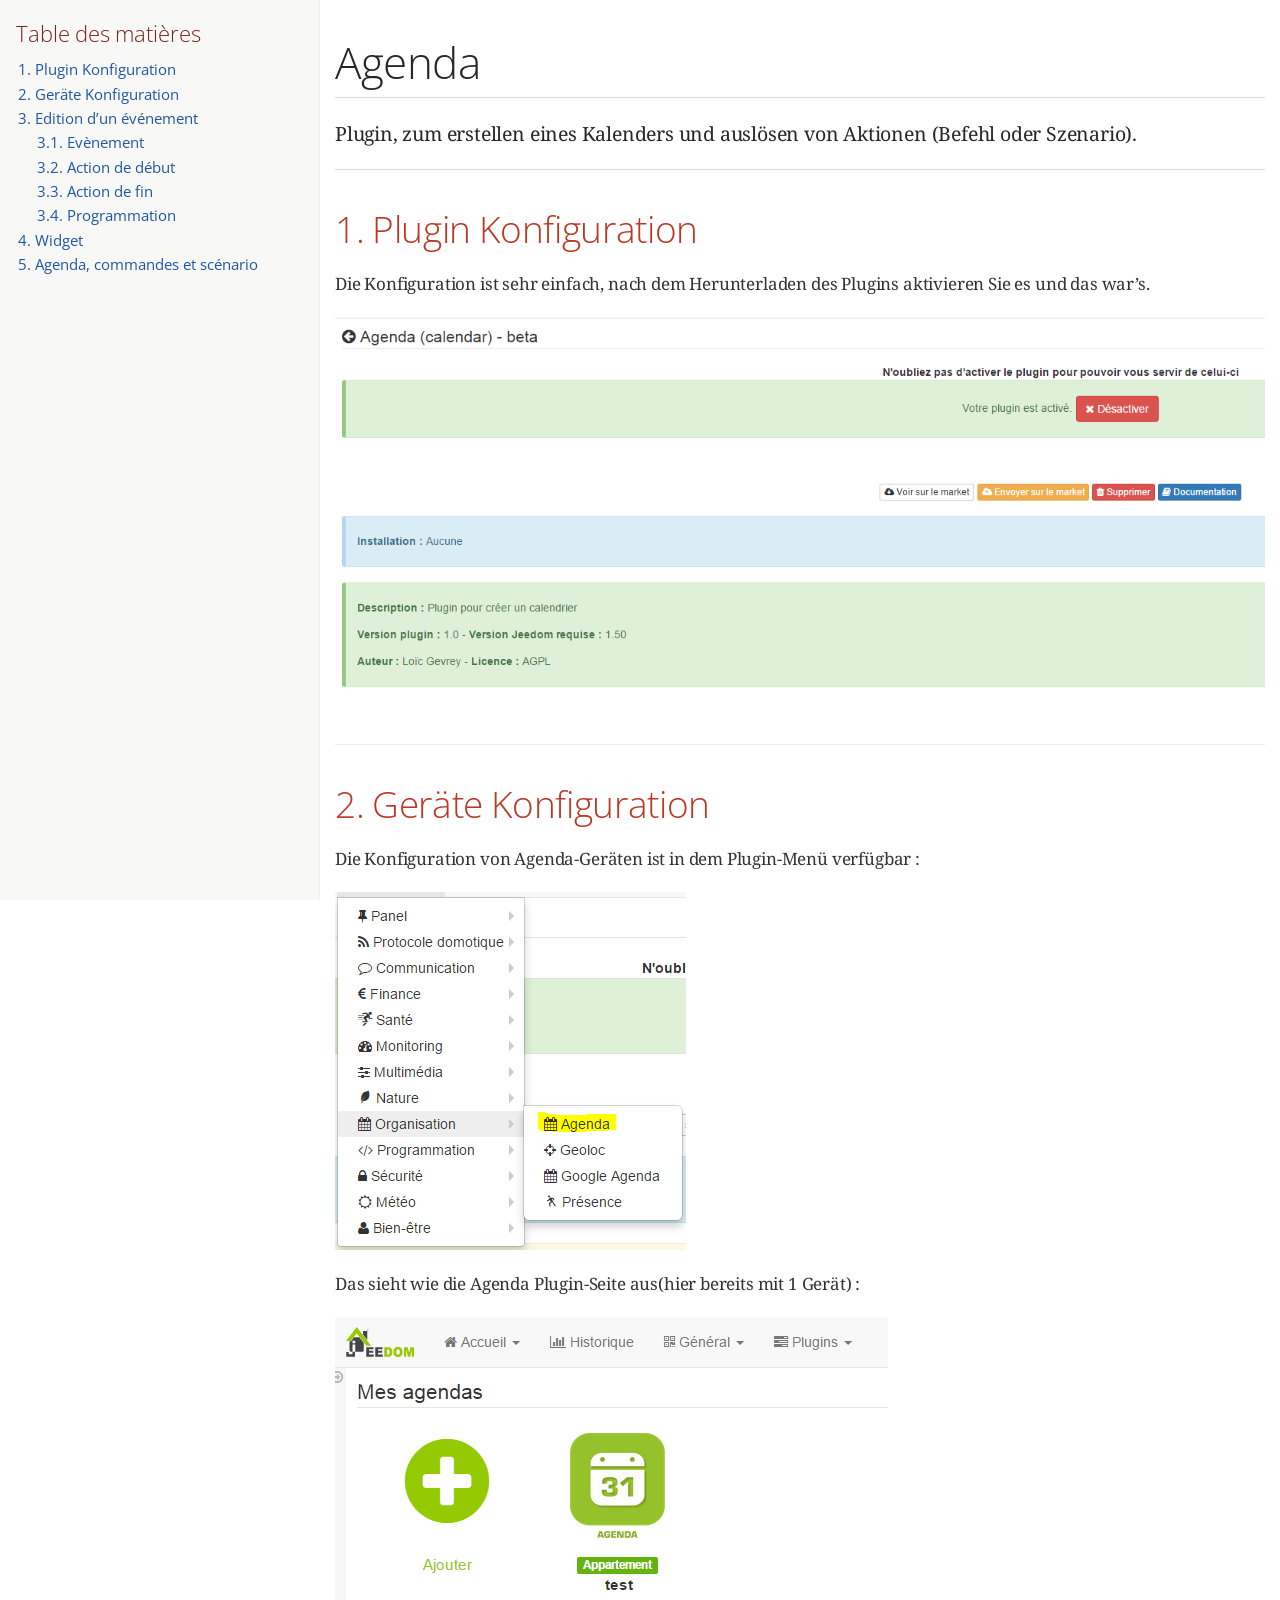
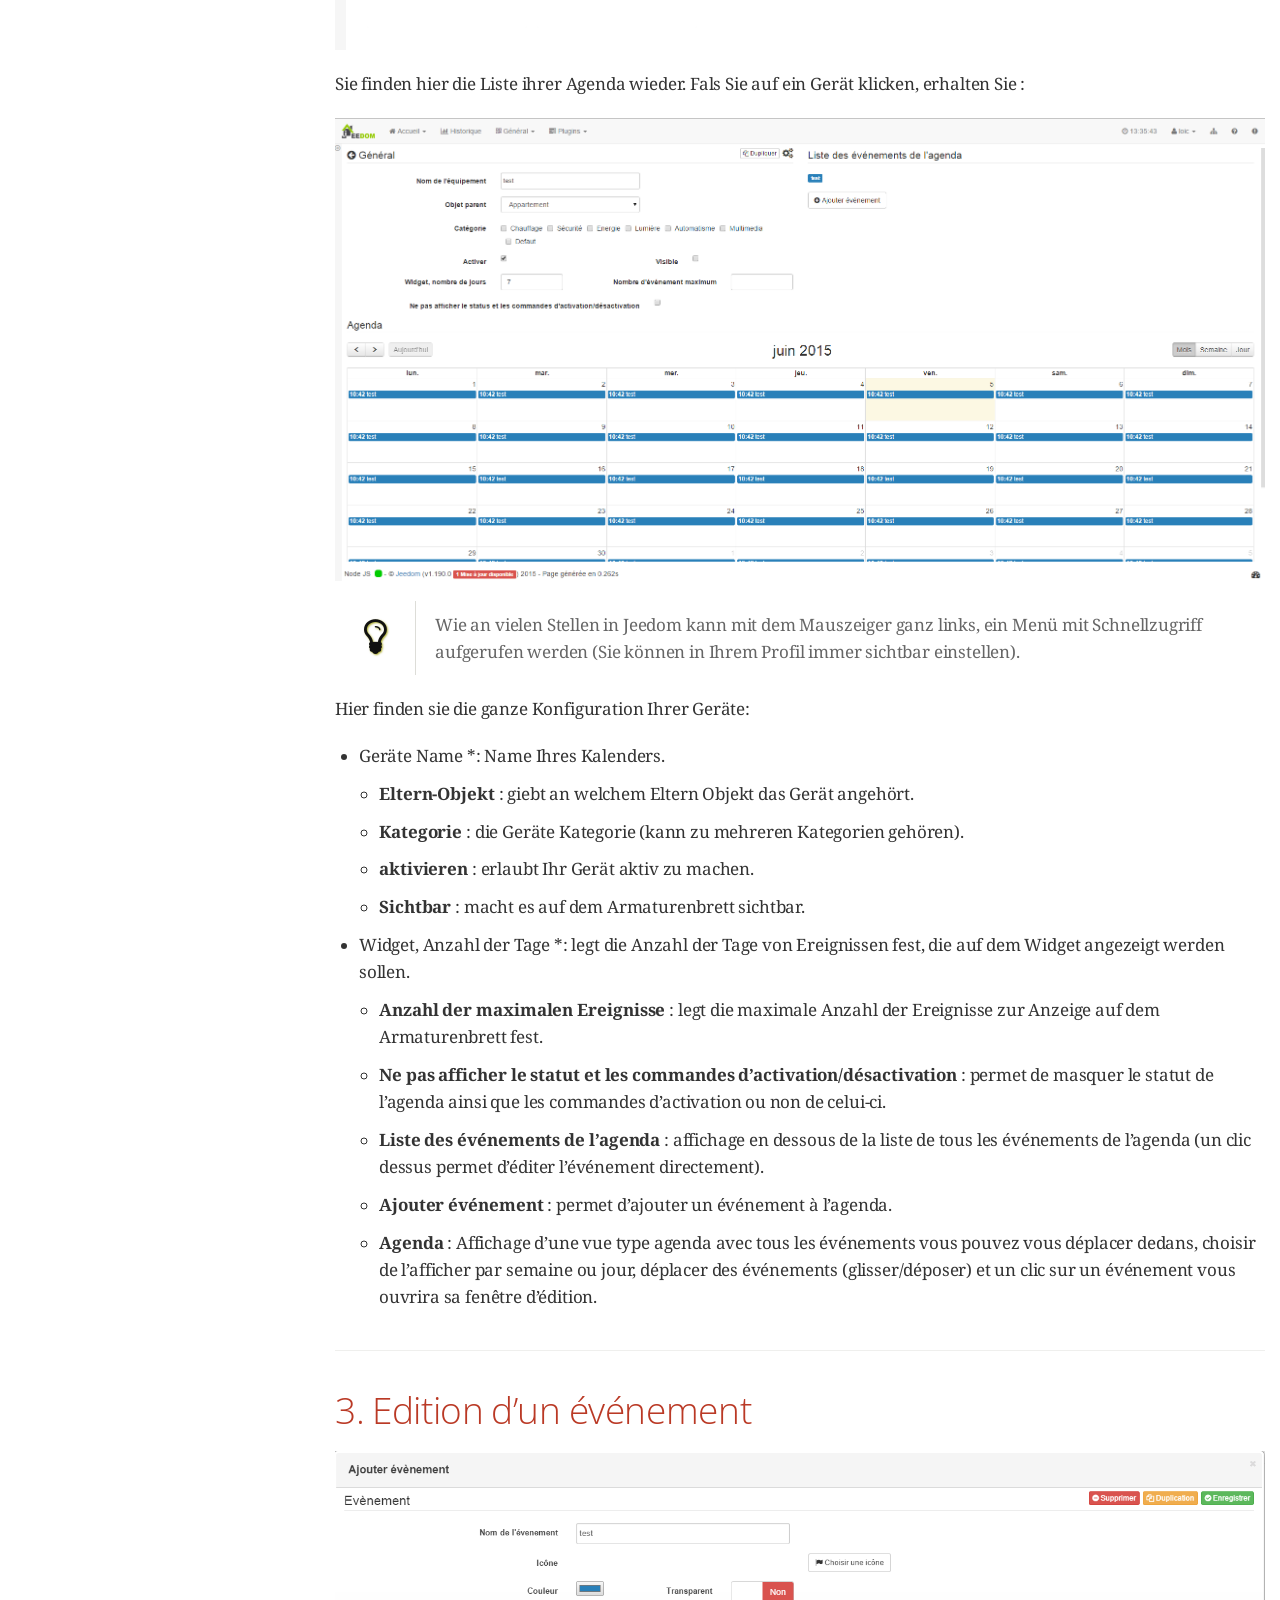
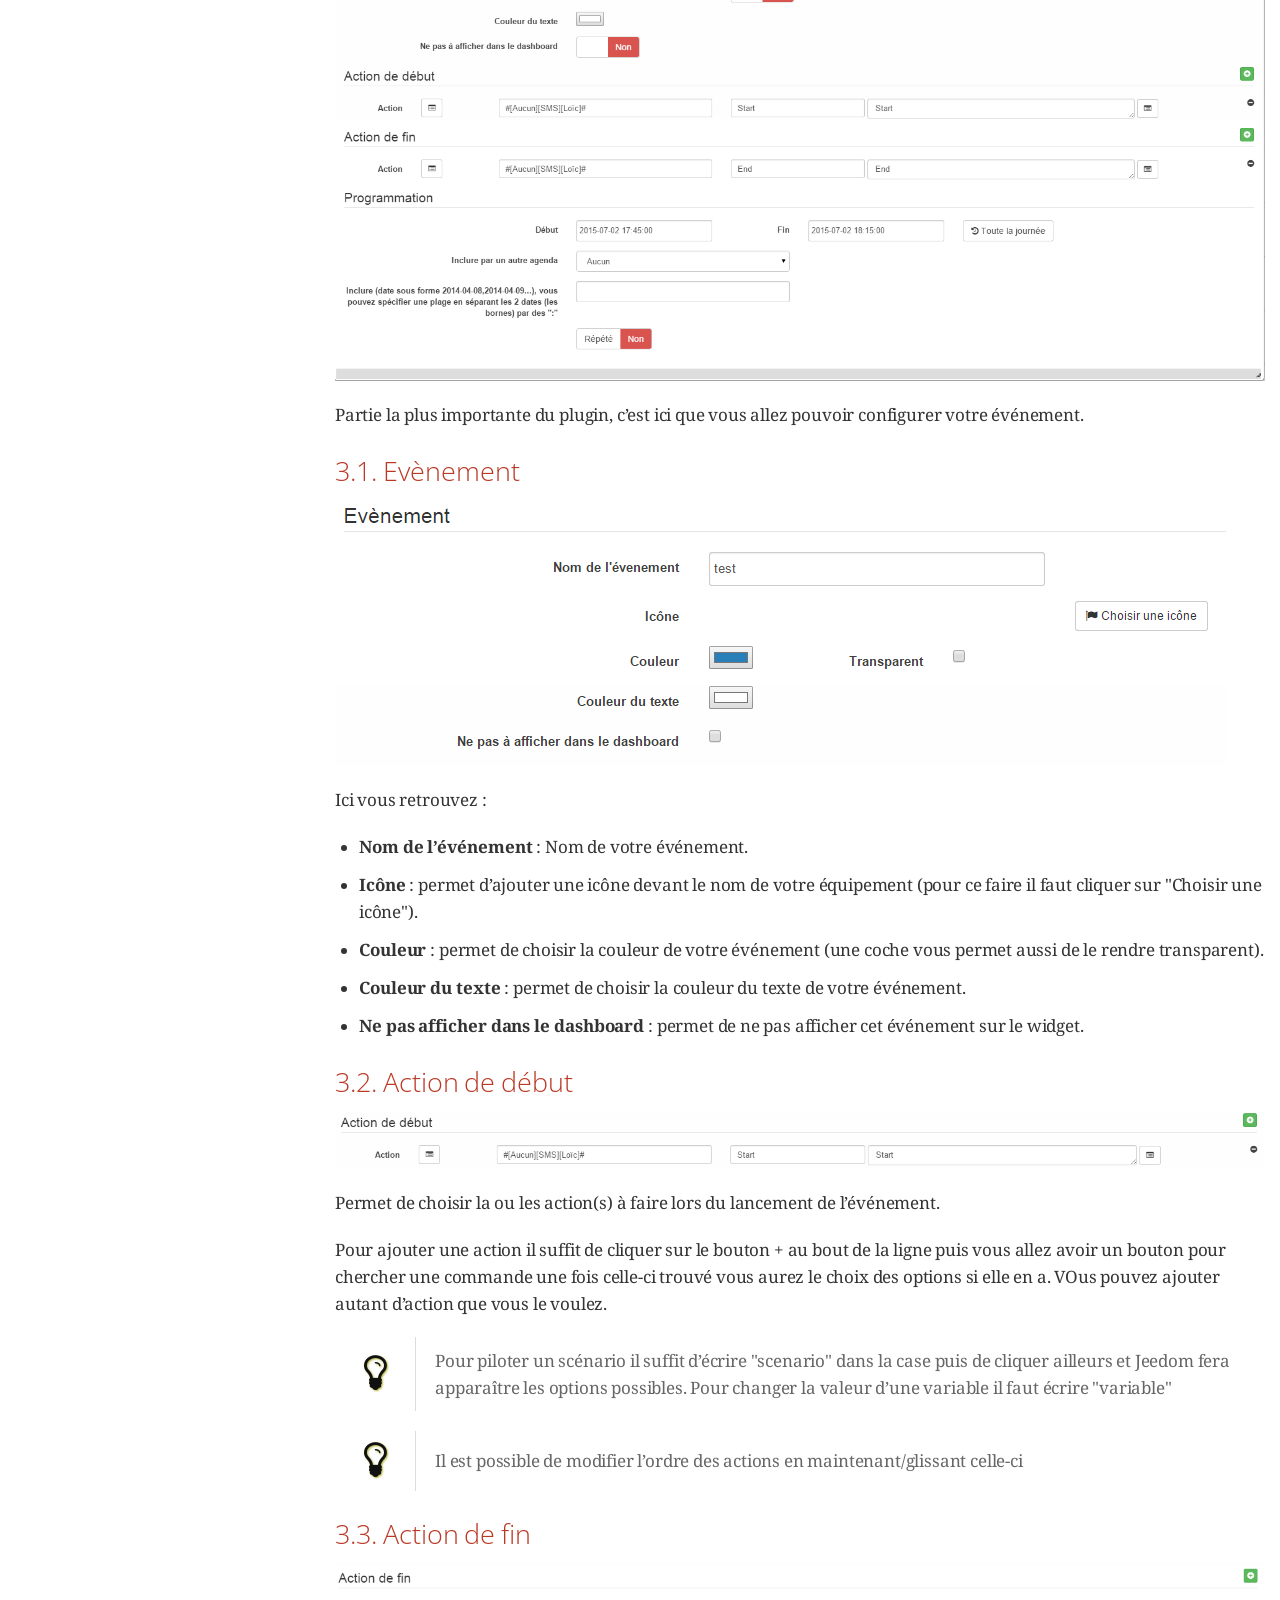
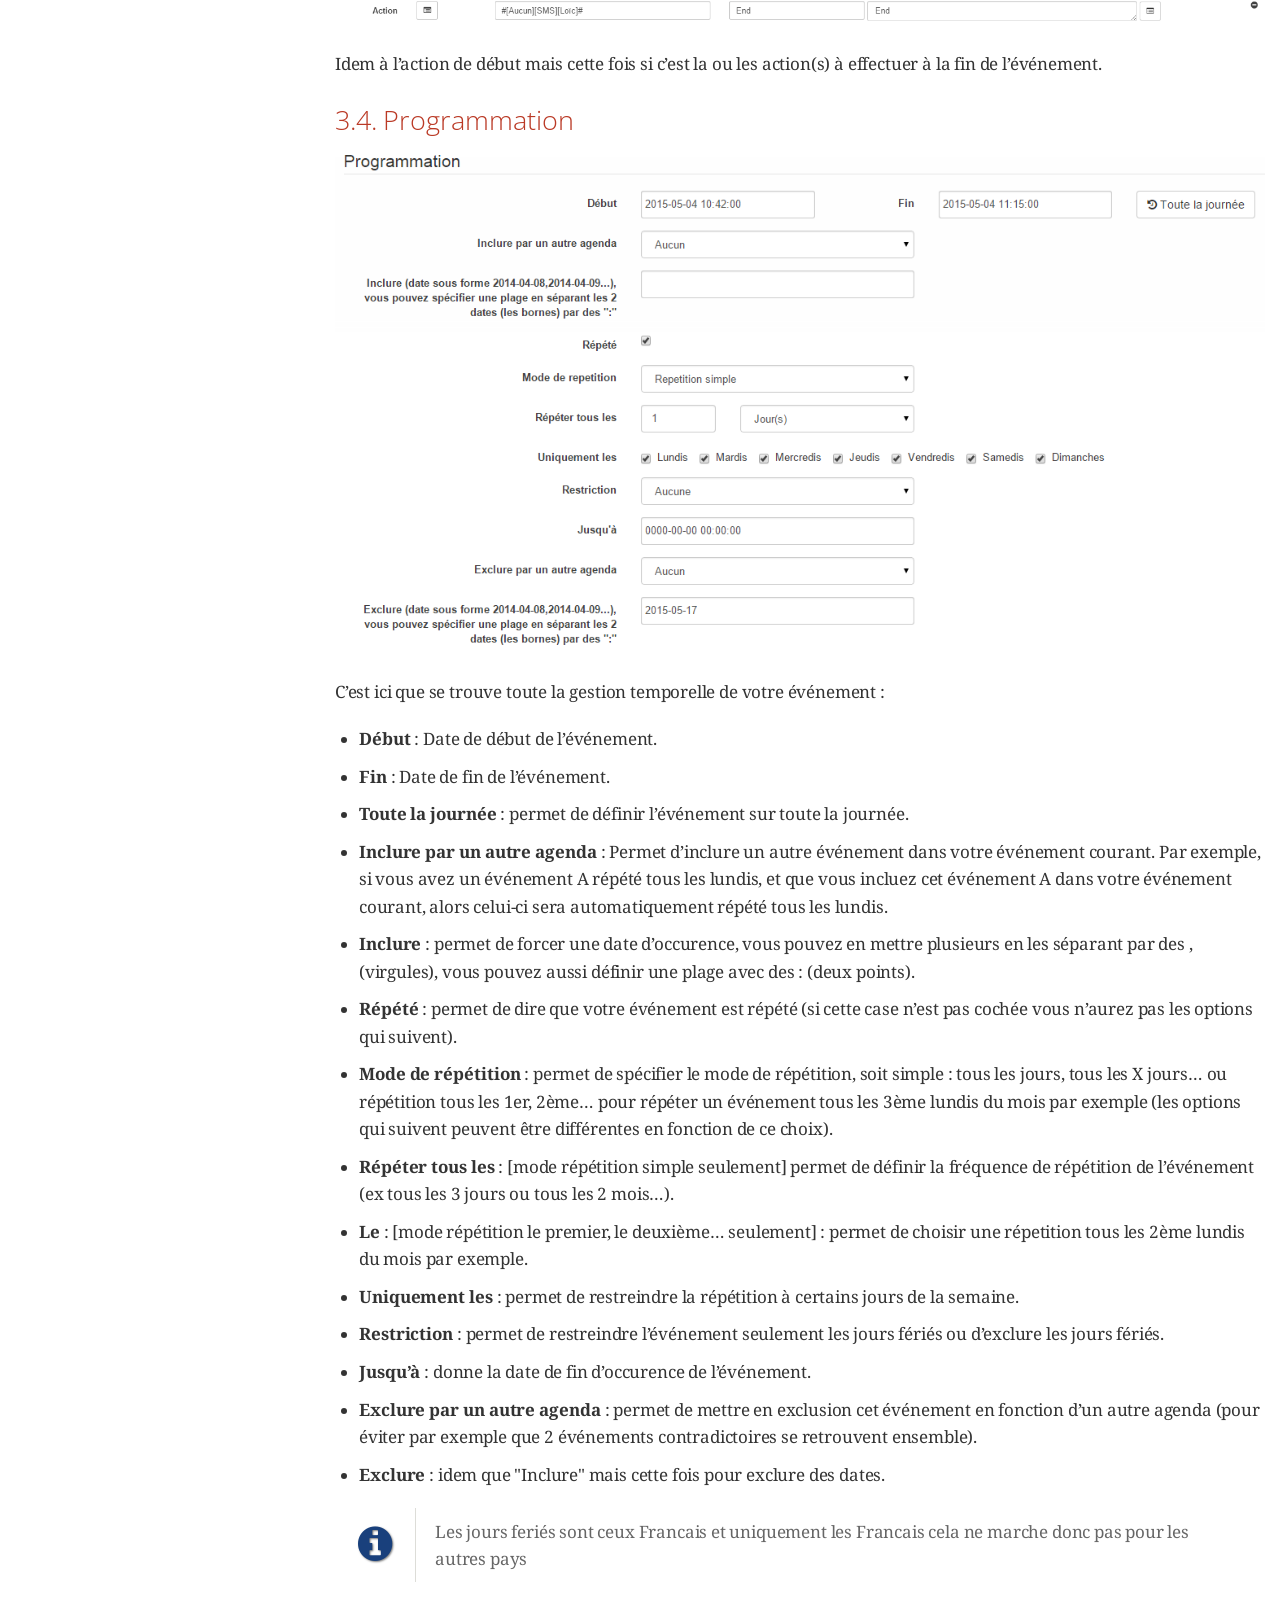
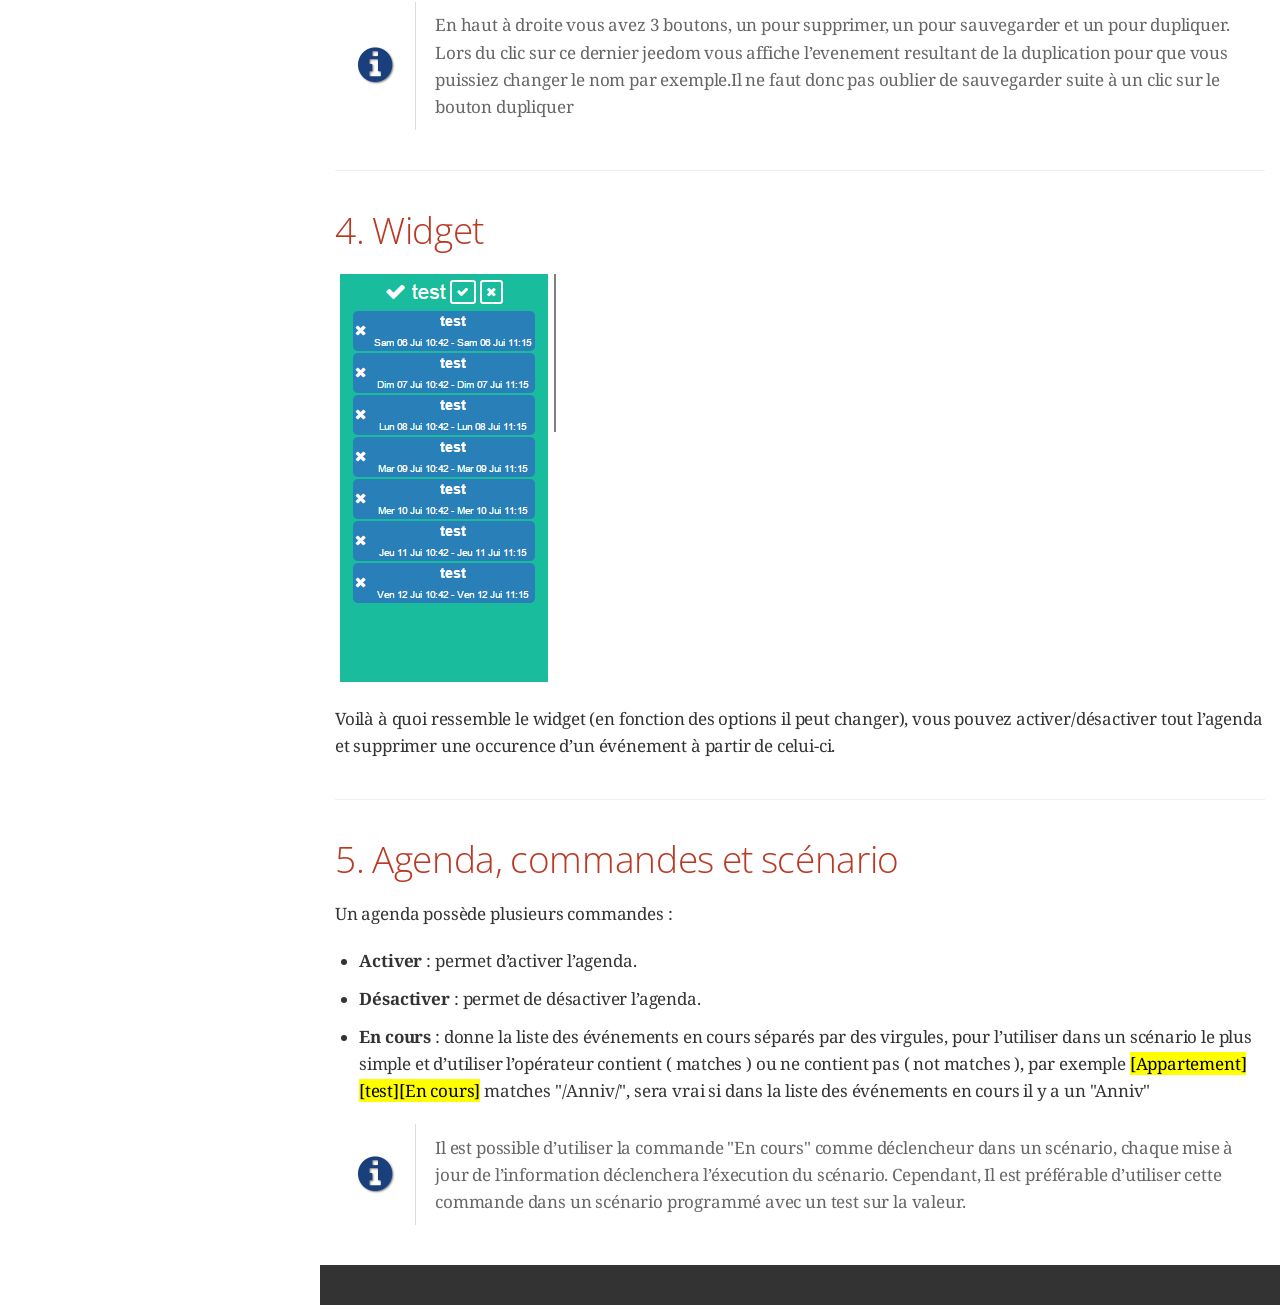
==== doc/de_DE/index.html @ 598e062a "[ROBOT] Action all" ====
<!DOCTYPE html>
<html lang="en">
<head>
<meta charset="UTF-8">
<!--[if IE]><meta http-equiv="X-UA-Compatible" content="IE=edge"><![endif]-->
<meta name="viewport" content="width=device-width, initial-scale=1.0">
<meta name="generator" content="Asciidoctor 1.5.3.dev">
<title>Agenda</title>
<link rel="stylesheet" href="https://fonts.googleapis.com/css?family=Open+Sans:300,300italic,400,400italic,600,600italic%7CNoto+Serif:400,400italic,700,700italic%7CDroid+Sans+Mono:400,700">
<style>
/* Asciidoctor default stylesheet | MIT License | http://asciidoctor.org */
/* Remove the comments around the @import statement below when using this as a custom stylesheet */
/*@import "https://fonts.googleapis.com/css?family=Open+Sans:300,300italic,400,400italic,600,600italic%7CNoto+Serif:400,400italic,700,700italic%7CDroid+Sans+Mono:400,700";*/
article,aside,details,figcaption,figure,footer,header,hgroup,main,nav,section,summary{display:block}
audio,canvas,video{display:inline-block}
audio:not([controls]){display:none;height:0}
[hidden],template{display:none}
script{display:none!important}
html{font-family:sans-serif;-ms-text-size-adjust:100%;-webkit-text-size-adjust:100%}
body{margin:0}
a{background:transparent}
a:focus{outline:thin dotted}
a:active,a:hover{outline:0}
h1{font-size:2em;margin:.67em 0}
abbr[title]{border-bottom:1px dotted}
b,strong{font-weight:bold}
dfn{font-style:italic}
hr{-moz-box-sizing:content-box;box-sizing:content-box;height:0}
mark{background:#ff0;color:#000}
code,kbd,pre,samp{font-family:monospace;font-size:1em}
pre{white-space:pre-wrap}
q{quotes:"\201C" "\201D" "\2018" "\2019"}
small{font-size:80%}
sub,sup{font-size:75%;line-height:0;position:relative;vertical-align:baseline}
sup{top:-.5em}
sub{bottom:-.25em}
img{border:0}
svg:not(:root){overflow:hidden}
figure{margin:0}
fieldset{border:1px solid silver;margin:0 2px;padding:.35em .625em .75em}
legend{border:0;padding:0}
button,input,select,textarea{font-family:inherit;font-size:100%;margin:0}
button,input{line-height:normal}
button,select{text-transform:none}
button,html input[type="button"],input[type="reset"],input[type="submit"]{-webkit-appearance:button;cursor:pointer}
button[disabled],html input[disabled]{cursor:default}
input[type="checkbox"],input[type="radio"]{box-sizing:border-box;padding:0}
input[type="search"]{-webkit-appearance:textfield;-moz-box-sizing:content-box;-webkit-box-sizing:content-box;box-sizing:content-box}
input[type="search"]::-webkit-search-cancel-button,input[type="search"]::-webkit-search-decoration{-webkit-appearance:none}
button::-moz-focus-inner,input::-moz-focus-inner{border:0;padding:0}
textarea{overflow:auto;vertical-align:top}
table{border-collapse:collapse;border-spacing:0}
*,*:before,*:after{-moz-box-sizing:border-box;-webkit-box-sizing:border-box;box-sizing:border-box}
html,body{font-size:100%}
body{background:#fff;color:rgba(0,0,0,.8);padding:0;margin:0;font-family:"Noto Serif","DejaVu Serif",serif;font-weight:400;font-style:normal;line-height:1;position:relative;cursor:auto}
a:hover{cursor:pointer}
img,object,embed{max-width:100%;height:auto}
object,embed{height:100%}
img{-ms-interpolation-mode:bicubic}
#map_canvas img,#map_canvas embed,#map_canvas object,.map_canvas img,.map_canvas embed,.map_canvas object{max-width:none!important}
.left{float:left!important}
.right{float:right!important}
.text-left{text-align:left!important}
.text-right{text-align:right!important}
.text-center{text-align:center!important}
.text-justify{text-align:justify!important}
.hide{display:none}
.antialiased,body{-webkit-font-smoothing:antialiased}
img{display:inline-block;vertical-align:middle}
textarea{height:auto;min-height:50px}
select{width:100%}
p.lead,.paragraph.lead>p,#preamble>.sectionbody>.paragraph:first-of-type p{font-size:1.21875em;line-height:1.6}
.subheader,.admonitionblock td.content>.title,.audioblock>.title,.exampleblock>.title,.imageblock>.title,.listingblock>.title,.literalblock>.title,.stemblock>.title,.openblock>.title,.paragraph>.title,.quoteblock>.title,table.tableblock>.title,.verseblock>.title,.videoblock>.title,.dlist>.title,.olist>.title,.ulist>.title,.qlist>.title,.hdlist>.title{line-height:1.45;color:#7a2518;font-weight:400;margin-top:0;margin-bottom:.25em}
div,dl,dt,dd,ul,ol,li,h1,h2,h3,#toctitle,.sidebarblock>.content>.title,h4,h5,h6,pre,form,p,blockquote,th,td{margin:0;padding:0;direction:ltr}
a{color:#2156a5;text-decoration:underline;line-height:inherit}
a:hover,a:focus{color:#1d4b8f}
a img{border:none}
p{font-family:inherit;font-weight:400;font-size:1em;line-height:1.6;margin-bottom:1.25em;text-rendering:optimizeLegibility}
p aside{font-size:.875em;line-height:1.35;font-style:italic}
h1,h2,h3,#toctitle,.sidebarblock>.content>.title,h4,h5,h6{font-family:"Open Sans","DejaVu Sans",sans-serif;font-weight:300;font-style:normal;color:#ba3925;text-rendering:optimizeLegibility;margin-top:1em;margin-bottom:.5em;line-height:1.0125em}
h1 small,h2 small,h3 small,#toctitle small,.sidebarblock>.content>.title small,h4 small,h5 small,h6 small{font-size:60%;color:#e99b8f;line-height:0}
h1{font-size:2.125em}
h2{font-size:1.6875em}
h3,#toctitle,.sidebarblock>.content>.title{font-size:1.375em}
h4,h5{font-size:1.125em}
h6{font-size:1em}
hr{border:solid #ddddd8;border-width:1px 0 0;clear:both;margin:1.25em 0 1.1875em;height:0}
em,i{font-style:italic;line-height:inherit}
strong,b{font-weight:bold;line-height:inherit}
small{font-size:60%;line-height:inherit}
code{font-family:"Droid Sans Mono","DejaVu Sans Mono",monospace;font-weight:400;color:rgba(0,0,0,.9)}
ul,ol,dl{font-size:1em;line-height:1.6;margin-bottom:1.25em;list-style-position:outside;font-family:inherit}
ul,ol,ul.no-bullet,ol.no-bullet{margin-left:1.5em}
ul li ul,ul li ol{margin-left:1.25em;margin-bottom:0;font-size:1em}
ul.square li ul,ul.circle li ul,ul.disc li ul{list-style:inherit}
ul.square{list-style-type:square}
ul.circle{list-style-type:circle}
ul.disc{list-style-type:disc}
ul.no-bullet{list-style:none}
ol li ul,ol li ol{margin-left:1.25em;margin-bottom:0}
dl dt{margin-bottom:.3125em;font-weight:bold}
dl dd{margin-bottom:1.25em}
abbr,acronym{text-transform:uppercase;font-size:90%;color:rgba(0,0,0,.8);border-bottom:1px dotted #ddd;cursor:help}
abbr{text-transform:none}
blockquote{margin:0 0 1.25em;padding:.5625em 1.25em 0 1.1875em;border-left:1px solid #ddd}
blockquote cite{display:block;font-size:.9375em;color:rgba(0,0,0,.6)}
blockquote cite:before{content:"\2014 \0020"}
blockquote cite a,blockquote cite a:visited{color:rgba(0,0,0,.6)}
blockquote,blockquote p{line-height:1.6;color:rgba(0,0,0,.85)}
@media only screen and (min-width:768px){h1,h2,h3,#toctitle,.sidebarblock>.content>.title,h4,h5,h6{line-height:1.2}
h1{font-size:2.75em}
h2{font-size:2.3125em}
h3,#toctitle,.sidebarblock>.content>.title{font-size:1.6875em}
h4{font-size:1.4375em}}table{background:#fff;margin-bottom:1.25em;border:solid 1px #dedede}
table thead,table tfoot{background:#f7f8f7;font-weight:bold}
table thead tr th,table thead tr td,table tfoot tr th,table tfoot tr td{padding:.5em .625em .625em;font-size:inherit;color:rgba(0,0,0,.8);text-align:left}
table tr th,table tr td{padding:.5625em .625em;font-size:inherit;color:rgba(0,0,0,.8)}
table tr.even,table tr.alt,table tr:nth-of-type(even){background:#f8f8f7}
table thead tr th,table tfoot tr th,table tbody tr td,table tr td,table tfoot tr td{display:table-cell;line-height:1.6}
h1,h2,h3,#toctitle,.sidebarblock>.content>.title,h4,h5,h6{line-height:1.2;word-spacing:-.05em}
h1 strong,h2 strong,h3 strong,#toctitle strong,.sidebarblock>.content>.title strong,h4 strong,h5 strong,h6 strong{font-weight:400}
.clearfix:before,.clearfix:after,.float-group:before,.float-group:after{content:" ";display:table}
.clearfix:after,.float-group:after{clear:both}
*:not(pre)>code{font-size:.9375em;font-style:normal!important;letter-spacing:0;padding:.1em .5ex;word-spacing:-.15em;background-color:#f7f7f8;-webkit-border-radius:4px;border-radius:4px;line-height:1.45;text-rendering:optimizeSpeed}
pre,pre>code{line-height:1.45;color:rgba(0,0,0,.9);font-family:"Droid Sans Mono","DejaVu Sans Mono",monospace;font-weight:400;text-rendering:optimizeSpeed}
.keyseq{color:rgba(51,51,51,.8)}
kbd{display:inline-block;color:rgba(0,0,0,.8);font-size:.75em;line-height:1.4;background-color:#f7f7f7;border:1px solid #ccc;-webkit-border-radius:3px;border-radius:3px;-webkit-box-shadow:0 1px 0 rgba(0,0,0,.2),0 0 0 .1em white inset;box-shadow:0 1px 0 rgba(0,0,0,.2),0 0 0 .1em #fff inset;margin:-.15em .15em 0 .15em;padding:.2em .6em .2em .5em;vertical-align:middle;white-space:nowrap}
.keyseq kbd:first-child{margin-left:0}
.keyseq kbd:last-child{margin-right:0}
.menuseq,.menu{color:rgba(0,0,0,.8)}
b.button:before,b.button:after{position:relative;top:-1px;font-weight:400}
b.button:before{content:"[";padding:0 3px 0 2px}
b.button:after{content:"]";padding:0 2px 0 3px}
p a>code:hover{color:rgba(0,0,0,.9)}
#header,#content,#footnotes,#footer{width:100%;margin-left:auto;margin-right:auto;margin-top:0;margin-bottom:0;max-width:62.5em;*zoom:1;position:relative;padding-left:.9375em;padding-right:.9375em}
#header:before,#header:after,#content:before,#content:after,#footnotes:before,#footnotes:after,#footer:before,#footer:after{content:" ";display:table}
#header:after,#content:after,#footnotes:after,#footer:after{clear:both}
#content{margin-top:1.25em}
#content:before{content:none}
#header>h1:first-child{color:rgba(0,0,0,.85);margin-top:2.25rem;margin-bottom:0}
#header>h1:first-child+#toc{margin-top:8px;border-top:1px solid #ddddd8}
#header>h1:only-child,body.toc2 #header>h1:nth-last-child(2){border-bottom:1px solid #ddddd8;padding-bottom:8px}
#header .details{border-bottom:1px solid #ddddd8;line-height:1.45;padding-top:.25em;padding-bottom:.25em;padding-left:.25em;color:rgba(0,0,0,.6);display:-ms-flexbox;display:-webkit-flex;display:flex;-ms-flex-flow:row wrap;-webkit-flex-flow:row wrap;flex-flow:row wrap}
#header .details span:first-child{margin-left:-.125em}
#header .details span.email a{color:rgba(0,0,0,.85)}
#header .details br{display:none}
#header .details br+span:before{content:"\00a0\2013\00a0"}
#header .details br+span.author:before{content:"\00a0\22c5\00a0";color:rgba(0,0,0,.85)}
#header .details br+span#revremark:before{content:"\00a0|\00a0"}
#header #revnumber{text-transform:capitalize}
#header #revnumber:after{content:"\00a0"}
#content>h1:first-child:not([class]){color:rgba(0,0,0,.85);border-bottom:1px solid #ddddd8;padding-bottom:8px;margin-top:0;padding-top:1rem;margin-bottom:1.25rem}
#toc{border-bottom:1px solid #efefed;padding-bottom:.5em}
#toc>ul{margin-left:.125em}
#toc ul.sectlevel0>li>a{font-style:italic}
#toc ul.sectlevel0 ul.sectlevel1{margin:.5em 0}
#toc ul{font-family:"Open Sans","DejaVu Sans",sans-serif;list-style-type:none}
#toc a{text-decoration:none}
#toc a:active{text-decoration:underline}
#toctitle{color:#7a2518;font-size:1.2em}
@media only screen and (min-width:768px){#toctitle{font-size:1.375em}
body.toc2{padding-left:15em;padding-right:0}
#toc.toc2{margin-top:0!important;background-color:#f8f8f7;position:fixed;width:15em;left:0;top:0;border-right:1px solid #efefed;border-top-width:0!important;border-bottom-width:0!important;z-index:1000;padding:1.25em 1em;height:100%;overflow:auto}
#toc.toc2 #toctitle{margin-top:0;font-size:1.2em}
#toc.toc2>ul{font-size:.9em;margin-bottom:0}
#toc.toc2 ul ul{margin-left:0;padding-left:1em}
#toc.toc2 ul.sectlevel0 ul.sectlevel1{padding-left:0;margin-top:.5em;margin-bottom:.5em}
body.toc2.toc-right{padding-left:0;padding-right:15em}
body.toc2.toc-right #toc.toc2{border-right-width:0;border-left:1px solid #efefed;left:auto;right:0}}@media only screen and (min-width:1280px){body.toc2{padding-left:20em;padding-right:0}
#toc.toc2{width:20em}
#toc.toc2 #toctitle{font-size:1.375em}
#toc.toc2>ul{font-size:.95em}
#toc.toc2 ul ul{padding-left:1.25em}
body.toc2.toc-right{padding-left:0;padding-right:20em}}#content #toc{border-style:solid;border-width:1px;border-color:#e0e0dc;margin-bottom:1.25em;padding:1.25em;background:#f8f8f7;-webkit-border-radius:4px;border-radius:4px}
#content #toc>:first-child{margin-top:0}
#content #toc>:last-child{margin-bottom:0}
#footer{max-width:100%;background-color:rgba(0,0,0,.8);padding:1.25em}
#footer-text{color:rgba(255,255,255,.8);line-height:1.44}
.sect1{padding-bottom:.625em}
@media only screen and (min-width:768px){.sect1{padding-bottom:1.25em}}.sect1+.sect1{border-top:1px solid #efefed}
#content h1>a.anchor,h2>a.anchor,h3>a.anchor,#toctitle>a.anchor,.sidebarblock>.content>.title>a.anchor,h4>a.anchor,h5>a.anchor,h6>a.anchor{position:absolute;z-index:1001;width:1.5ex;margin-left:-1.5ex;display:block;text-decoration:none!important;visibility:hidden;text-align:center;font-weight:400}
#content h1>a.anchor:before,h2>a.anchor:before,h3>a.anchor:before,#toctitle>a.anchor:before,.sidebarblock>.content>.title>a.anchor:before,h4>a.anchor:before,h5>a.anchor:before,h6>a.anchor:before{content:"\00A7";font-size:.85em;display:block;padding-top:.1em}
#content h1:hover>a.anchor,#content h1>a.anchor:hover,h2:hover>a.anchor,h2>a.anchor:hover,h3:hover>a.anchor,#toctitle:hover>a.anchor,.sidebarblock>.content>.title:hover>a.anchor,h3>a.anchor:hover,#toctitle>a.anchor:hover,.sidebarblock>.content>.title>a.anchor:hover,h4:hover>a.anchor,h4>a.anchor:hover,h5:hover>a.anchor,h5>a.anchor:hover,h6:hover>a.anchor,h6>a.anchor:hover{visibility:visible}
#content h1>a.link,h2>a.link,h3>a.link,#toctitle>a.link,.sidebarblock>.content>.title>a.link,h4>a.link,h5>a.link,h6>a.link{color:#ba3925;text-decoration:none}
#content h1>a.link:hover,h2>a.link:hover,h3>a.link:hover,#toctitle>a.link:hover,.sidebarblock>.content>.title>a.link:hover,h4>a.link:hover,h5>a.link:hover,h6>a.link:hover{color:#a53221}
.audioblock,.imageblock,.literalblock,.listingblock,.stemblock,.videoblock{margin-bottom:1.25em}
.admonitionblock td.content>.title,.audioblock>.title,.exampleblock>.title,.imageblock>.title,.listingblock>.title,.literalblock>.title,.stemblock>.title,.openblock>.title,.paragraph>.title,.quoteblock>.title,table.tableblock>.title,.verseblock>.title,.videoblock>.title,.dlist>.title,.olist>.title,.ulist>.title,.qlist>.title,.hdlist>.title{text-rendering:optimizeLegibility;text-align:left;font-family:"Noto Serif","DejaVu Serif",serif;font-size:1rem;font-style:italic}
table.tableblock>caption.title{white-space:nowrap;overflow:visible;max-width:0}
.paragraph.lead>p,#preamble>.sectionbody>.paragraph:first-of-type p{color:rgba(0,0,0,.85)}
table.tableblock #preamble>.sectionbody>.paragraph:first-of-type p{font-size:inherit}
.admonitionblock>table{border-collapse:separate;border:0;background:none;width:100%}
.admonitionblock>table td.icon{text-align:center;width:80px}
.admonitionblock>table td.icon img{max-width:none}
.admonitionblock>table td.icon .title{font-weight:bold;font-family:"Open Sans","DejaVu Sans",sans-serif;text-transform:uppercase}
.admonitionblock>table td.content{padding-left:1.125em;padding-right:1.25em;border-left:1px solid #ddddd8;color:rgba(0,0,0,.6)}
.admonitionblock>table td.content>:last-child>:last-child{margin-bottom:0}
.exampleblock>.content{border-style:solid;border-width:1px;border-color:#e6e6e6;margin-bottom:1.25em;padding:1.25em;background:#fff;-webkit-border-radius:4px;border-radius:4px}
.exampleblock>.content>:first-child{margin-top:0}
.exampleblock>.content>:last-child{margin-bottom:0}
.sidebarblock{border-style:solid;border-width:1px;border-color:#e0e0dc;margin-bottom:1.25em;padding:1.25em;background:#f8f8f7;-webkit-border-radius:4px;border-radius:4px}
.sidebarblock>:first-child{margin-top:0}
.sidebarblock>:last-child{margin-bottom:0}
.sidebarblock>.content>.title{color:#7a2518;margin-top:0;text-align:center}
.exampleblock>.content>:last-child>:last-child,.exampleblock>.content .olist>ol>li:last-child>:last-child,.exampleblock>.content .ulist>ul>li:last-child>:last-child,.exampleblock>.content .qlist>ol>li:last-child>:last-child,.sidebarblock>.content>:last-child>:last-child,.sidebarblock>.content .olist>ol>li:last-child>:last-child,.sidebarblock>.content .ulist>ul>li:last-child>:last-child,.sidebarblock>.content .qlist>ol>li:last-child>:last-child{margin-bottom:0}
.literalblock pre,.listingblock pre:not(.highlight),.listingblock pre[class="highlight"],.listingblock pre[class^="highlight "],.listingblock pre.CodeRay,.listingblock pre.prettyprint{background:#f7f7f8}
.sidebarblock .literalblock pre,.sidebarblock .listingblock pre:not(.highlight),.sidebarblock .listingblock pre[class="highlight"],.sidebarblock .listingblock pre[class^="highlight "],.sidebarblock .listingblock pre.CodeRay,.sidebarblock .listingblock pre.prettyprint{background:#f2f1f1}
.literalblock pre,.literalblock pre[class],.listingblock pre,.listingblock pre[class]{-webkit-border-radius:4px;border-radius:4px;word-wrap:break-word;padding:1em;font-size:.8125em}
.literalblock pre.nowrap,.literalblock pre[class].nowrap,.listingblock pre.nowrap,.listingblock pre[class].nowrap{overflow-x:auto;white-space:pre;word-wrap:normal}
@media only screen and (min-width:768px){.literalblock pre,.literalblock pre[class],.listingblock pre,.listingblock pre[class]{font-size:.90625em}}@media only screen and (min-width:1280px){.literalblock pre,.literalblock pre[class],.listingblock pre,.listingblock pre[class]{font-size:1em}}.literalblock.output pre{color:#f7f7f8;background-color:rgba(0,0,0,.9)}
.listingblock pre.highlightjs{padding:0}
.listingblock pre.highlightjs>code{padding:1em;-webkit-border-radius:4px;border-radius:4px}
.listingblock pre.prettyprint{border-width:0}
.listingblock>.content{position:relative}
.listingblock code[data-lang]:before{display:none;content:attr(data-lang);position:absolute;font-size:.75em;top:.425rem;right:.5rem;line-height:1;text-transform:uppercase;color:#999}
.listingblock:hover code[data-lang]:before{display:block}
.listingblock.terminal pre .command:before{content:attr(data-prompt);padding-right:.5em;color:#999}
.listingblock.terminal pre .command:not([data-prompt]):before{content:"$"}
table.pyhltable{border-collapse:separate;border:0;margin-bottom:0;background:none}
table.pyhltable td{vertical-align:top;padding-top:0;padding-bottom:0}
table.pyhltable td.code{padding-left:.75em;padding-right:0}
pre.pygments .lineno,table.pyhltable td:not(.code){color:#999;padding-left:0;padding-right:.5em;border-right:1px solid #ddddd8}
pre.pygments .lineno{display:inline-block;margin-right:.25em}
table.pyhltable .linenodiv{background:none!important;padding-right:0!important}
.quoteblock{margin:0 1em 1.25em 1.5em;display:table}
.quoteblock>.title{margin-left:-1.5em;margin-bottom:.75em}
.quoteblock blockquote,.quoteblock blockquote p{color:rgba(0,0,0,.85);font-size:1.15rem;line-height:1.75;word-spacing:.1em;letter-spacing:0;font-style:italic;text-align:justify}
.quoteblock blockquote{margin:0;padding:0;border:0}
.quoteblock blockquote:before{content:"\201c";float:left;font-size:2.75em;font-weight:bold;line-height:.6em;margin-left:-.6em;color:#7a2518;text-shadow:0 1px 2px rgba(0,0,0,.1)}
.quoteblock blockquote>.paragraph:last-child p{margin-bottom:0}
.quoteblock .attribution{margin-top:.5em;margin-right:.5ex;text-align:right}
.quoteblock .quoteblock{margin-left:0;margin-right:0;padding:.5em 0;border-left:3px solid rgba(0,0,0,.6)}
.quoteblock .quoteblock blockquote{padding:0 0 0 .75em}
.quoteblock .quoteblock blockquote:before{display:none}
.verseblock{margin:0 1em 1.25em 1em}
.verseblock pre{font-family:"Open Sans","DejaVu Sans",sans;font-size:1.15rem;color:rgba(0,0,0,.85);font-weight:300;text-rendering:optimizeLegibility}
.verseblock pre strong{font-weight:400}
.verseblock .attribution{margin-top:1.25rem;margin-left:.5ex}
.quoteblock .attribution,.verseblock .attribution{font-size:.9375em;line-height:1.45;font-style:italic}
.quoteblock .attribution br,.verseblock .attribution br{display:none}
.quoteblock .attribution cite,.verseblock .attribution cite{display:block;letter-spacing:-.05em;color:rgba(0,0,0,.6)}
.quoteblock.abstract{margin:0 0 1.25em 0;display:block}
.quoteblock.abstract blockquote,.quoteblock.abstract blockquote p{text-align:left;word-spacing:0}
.quoteblock.abstract blockquote:before,.quoteblock.abstract blockquote p:first-of-type:before{display:none}
table.tableblock{max-width:100%;border-collapse:separate}
table.tableblock td>.paragraph:last-child p>p:last-child,table.tableblock th>p:last-child,table.tableblock td>p:last-child{margin-bottom:0}
table.spread{width:100%}
table.tableblock,th.tableblock,td.tableblock{border:0 solid #dedede}
table.grid-all th.tableblock,table.grid-all td.tableblock{border-width:0 1px 1px 0}
table.grid-all tfoot>tr>th.tableblock,table.grid-all tfoot>tr>td.tableblock{border-width:1px 1px 0 0}
table.grid-cols th.tableblock,table.grid-cols td.tableblock{border-width:0 1px 0 0}
table.grid-all *>tr>.tableblock:last-child,table.grid-cols *>tr>.tableblock:last-child{border-right-width:0}
table.grid-rows th.tableblock,table.grid-rows td.tableblock{border-width:0 0 1px 0}
table.grid-all tbody>tr:last-child>th.tableblock,table.grid-all tbody>tr:last-child>td.tableblock,table.grid-all thead:last-child>tr>th.tableblock,table.grid-rows tbody>tr:last-child>th.tableblock,table.grid-rows tbody>tr:last-child>td.tableblock,table.grid-rows thead:last-child>tr>th.tableblock{border-bottom-width:0}
table.grid-rows tfoot>tr>th.tableblock,table.grid-rows tfoot>tr>td.tableblock{border-width:1px 0 0 0}
table.frame-all{border-width:1px}
table.frame-sides{border-width:0 1px}
table.frame-topbot{border-width:1px 0}
th.halign-left,td.halign-left{text-align:left}
th.halign-right,td.halign-right{text-align:right}
th.halign-center,td.halign-center{text-align:center}
th.valign-top,td.valign-top{vertical-align:top}
th.valign-bottom,td.valign-bottom{vertical-align:bottom}
th.valign-middle,td.valign-middle{vertical-align:middle}
table thead th,table tfoot th{font-weight:bold}
tbody tr th{display:table-cell;line-height:1.6;background:#f7f8f7}
tbody tr th,tbody tr th p,tfoot tr th,tfoot tr th p{color:rgba(0,0,0,.8);font-weight:bold}
p.tableblock>code:only-child{background:none;padding:0}
p.tableblock{font-size:1em}
td>div.verse{white-space:pre}
ol{margin-left:1.75em}
ul li ol{margin-left:1.5em}
dl dd{margin-left:1.125em}
dl dd:last-child,dl dd:last-child>:last-child{margin-bottom:0}
ol>li p,ul>li p,ul dd,ol dd,.olist .olist,.ulist .ulist,.ulist .olist,.olist .ulist{margin-bottom:.625em}
ul.unstyled,ol.unnumbered,ul.checklist,ul.none{list-style-type:none}
ul.unstyled,ol.unnumbered,ul.checklist{margin-left:.625em}
ul.checklist li>p:first-child>.fa-square-o:first-child,ul.checklist li>p:first-child>.fa-check-square-o:first-child{width:1em;font-size:.85em}
ul.checklist li>p:first-child>input[type="checkbox"]:first-child{width:1em;position:relative;top:1px}
ul.inline{margin:0 auto .625em auto;margin-left:-1.375em;margin-right:0;padding:0;list-style:none;overflow:hidden}
ul.inline>li{list-style:none;float:left;margin-left:1.375em;display:block}
ul.inline>li>*{display:block}
.unstyled dl dt{font-weight:400;font-style:normal}
ol.arabic{list-style-type:decimal}
ol.decimal{list-style-type:decimal-leading-zero}
ol.loweralpha{list-style-type:lower-alpha}
ol.upperalpha{list-style-type:upper-alpha}
ol.lowerroman{list-style-type:lower-roman}
ol.upperroman{list-style-type:upper-roman}
ol.lowergreek{list-style-type:lower-greek}
.hdlist>table,.colist>table{border:0;background:none}
.hdlist>table>tbody>tr,.colist>table>tbody>tr{background:none}
td.hdlist1{padding-right:.75em;font-weight:bold}
td.hdlist1,td.hdlist2{vertical-align:top}
.literalblock+.colist,.listingblock+.colist{margin-top:-.5em}
.colist>table tr>td:first-of-type{padding:0 .75em;line-height:1}
.colist>table tr>td:last-of-type{padding:.25em 0}
.thumb,.th{line-height:0;display:inline-block;border:solid 4px #fff;-webkit-box-shadow:0 0 0 1px #ddd;box-shadow:0 0 0 1px #ddd}
.imageblock.left,.imageblock[style*="float: left"]{margin:.25em .625em 1.25em 0}
.imageblock.right,.imageblock[style*="float: right"]{margin:.25em 0 1.25em .625em}
.imageblock>.title{margin-bottom:0}
.imageblock.thumb,.imageblock.th{border-width:6px}
.imageblock.thumb>.title,.imageblock.th>.title{padding:0 .125em}
.image.left,.image.right{margin-top:.25em;margin-bottom:.25em;display:inline-block;line-height:0}
.image.left{margin-right:.625em}
.image.right{margin-left:.625em}
a.image{text-decoration:none}
span.footnote,span.footnoteref{vertical-align:super;font-size:.875em}
span.footnote a,span.footnoteref a{text-decoration:none}
span.footnote a:active,span.footnoteref a:active{text-decoration:underline}
#footnotes{padding-top:.75em;padding-bottom:.75em;margin-bottom:.625em}
#footnotes hr{width:20%;min-width:6.25em;margin:-.25em 0 .75em 0;border-width:1px 0 0 0}
#footnotes .footnote{padding:0 .375em;line-height:1.3;font-size:.875em;margin-left:1.2em;text-indent:-1.2em;margin-bottom:.2em}
#footnotes .footnote a:first-of-type{font-weight:bold;text-decoration:none}
#footnotes .footnote:last-of-type{margin-bottom:0}
#content #footnotes{margin-top:-.625em;margin-bottom:0;padding:.75em 0}
.gist .file-data>table{border:0;background:#fff;width:100%;margin-bottom:0}
.gist .file-data>table td.line-data{width:99%}
div.unbreakable{page-break-inside:avoid}
.big{font-size:larger}
.small{font-size:smaller}
.underline{text-decoration:underline}
.overline{text-decoration:overline}
.line-through{text-decoration:line-through}
.aqua{color:#00bfbf}
.aqua-background{background-color:#00fafa}
.black{color:#000}
.black-background{background-color:#000}
.blue{color:#0000bf}
.blue-background{background-color:#0000fa}
.fuchsia{color:#bf00bf}
.fuchsia-background{background-color:#fa00fa}
.gray{color:#606060}
.gray-background{background-color:#7d7d7d}
.green{color:#006000}
.green-background{background-color:#007d00}
.lime{color:#00bf00}
.lime-background{background-color:#00fa00}
.maroon{color:#600000}
.maroon-background{background-color:#7d0000}
.navy{color:#000060}
.navy-background{background-color:#00007d}
.olive{color:#606000}
.olive-background{background-color:#7d7d00}
.purple{color:#600060}
.purple-background{background-color:#7d007d}
.red{color:#bf0000}
.red-background{background-color:#fa0000}
.silver{color:#909090}
.silver-background{background-color:#bcbcbc}
.teal{color:#006060}
.teal-background{background-color:#007d7d}
.white{color:#bfbfbf}
.white-background{background-color:#fafafa}
.yellow{color:#bfbf00}
.yellow-background{background-color:#fafa00}
span.icon>.fa{cursor:default}
.admonitionblock td.icon [class^="fa icon-"]{font-size:2.5em;text-shadow:1px 1px 2px rgba(0,0,0,.5);cursor:default}
.admonitionblock td.icon .icon-note:before{content:"\f05a";color:#19407c}
.admonitionblock td.icon .icon-tip:before{content:"\f0eb";text-shadow:1px 1px 2px rgba(155,155,0,.8);color:#111}
.admonitionblock td.icon .icon-warning:before{content:"\f071";color:#bf6900}
.admonitionblock td.icon .icon-caution:before{content:"\f06d";color:#bf3400}
.admonitionblock td.icon .icon-important:before{content:"\f06a";color:#bf0000}
.conum[data-value]{display:inline-block;color:#fff!important;background-color:rgba(0,0,0,.8);-webkit-border-radius:100px;border-radius:100px;text-align:center;font-size:.75em;width:1.67em;height:1.67em;line-height:1.67em;font-family:"Open Sans","DejaVu Sans",sans-serif;font-style:normal;font-weight:bold}
.conum[data-value] *{color:#fff!important}
.conum[data-value]+b{display:none}
.conum[data-value]:after{content:attr(data-value)}
pre .conum[data-value]{position:relative;top:-.125em}
b.conum *{color:inherit!important}
.conum:not([data-value]):empty{display:none}
h1,h2{letter-spacing:-.01em}
dt,th.tableblock,td.content{text-rendering:optimizeLegibility}
p,td.content{letter-spacing:-.01em}
p strong,td.content strong{letter-spacing:-.005em}
p,blockquote,dt,td.content{font-size:1.0625rem}
p{margin-bottom:1.25rem}
.sidebarblock p,.sidebarblock dt,.sidebarblock td.content,p.tableblock{font-size:1em}
.exampleblock>.content{background-color:#fffef7;border-color:#e0e0dc;-webkit-box-shadow:0 1px 4px #e0e0dc;box-shadow:0 1px 4px #e0e0dc}
.print-only{display:none!important}
@media print{@page{margin:1.25cm .75cm}
*{-webkit-box-shadow:none!important;box-shadow:none!important;text-shadow:none!important}
a{color:inherit!important;text-decoration:underline!important}
a.bare,a[href^="#"],a[href^="mailto:"]{text-decoration:none!important}
a[href^="http:"]:not(.bare):after,a[href^="https:"]:not(.bare):after{content:"(" attr(href) ")";display:inline-block;font-size:.875em;padding-left:.25em}
abbr[title]:after{content:" (" attr(title) ")"}
pre,blockquote,tr,img{page-break-inside:avoid}
thead{display:table-header-group}
img{max-width:100%!important}
p,blockquote,dt,td.content{font-size:1em;orphans:3;widows:3}
h2,h3,#toctitle,.sidebarblock>.content>.title{page-break-after:avoid}
#toc,.sidebarblock,.exampleblock>.content{background:none!important}
#toc{border-bottom:1px solid #ddddd8!important;padding-bottom:0!important}
.sect1{padding-bottom:0!important}
.sect1+.sect1{border:0!important}
#header>h1:first-child{margin-top:1.25rem}
body.book #header{text-align:center}
body.book #header>h1:first-child{border:0!important;margin:2.5em 0 1em 0}
body.book #header .details{border:0!important;display:block;padding:0!important}
body.book #header .details span:first-child{margin-left:0!important}
body.book #header .details br{display:block}
body.book #header .details br+span:before{content:none!important}
body.book #toc{border:0!important;text-align:left!important;padding:0!important;margin:0!important}
body.book #toc,body.book #preamble,body.book h1.sect0,body.book .sect1>h2{page-break-before:always}
.listingblock code[data-lang]:before{display:block}
#footer{background:none!important;padding:0 .9375em}
#footer-text{color:rgba(0,0,0,.6)!important;font-size:.9em}
.hide-on-print{display:none!important}
.print-only{display:block!important}
.hide-for-print{display:none!important}
.show-for-print{display:inherit!important}}
</style>
<link rel="stylesheet" href="https://cdnjs.cloudflare.com/ajax/libs/font-awesome/4.3.0/css/font-awesome.min.css">
</head>
<body class="article toc2 toc-left">
<div id="header">
<h1>Agenda</h1>
<div id="toc" class="toc2">
<div id="toctitle">Table des matières</div>
<ul class="sectlevel1">
<li><a href="#_plugin_konfiguration">1. Plugin Konfiguration</a></li>
<li><a href="#_geräte_konfiguration">2. Geräte Konfiguration</a></li>
<li><a href="#_edition_d_un_événement">3. Edition d&#8217;un événement</a>
<ul class="sectlevel2">
<li><a href="#_evènement">3.1. Evènement</a></li>
<li><a href="#_action_de_début">3.2. Action de début</a></li>
<li><a href="#_action_de_fin">3.3. Action de fin</a></li>
<li><a href="#_programmation">3.4. Programmation</a></li>
</ul>
</li>
<li><a href="#_widget">4. Widget</a></li>
<li><a href="#_agenda_commandes_et_scénario">5. Agenda, commandes et scénario</a></li>
</ul>
</div>
</div>
<div id="content">
<div id="preamble">
<div class="sectionbody">
<div class="paragraph">
<p>Plugin, zum erstellen eines Kalenders und auslösen von Aktionen  (Befehl oder Szenario).</p>
</div>
<hr>
</div>
</div>
<div class="sect1">
<h2 id="_plugin_konfiguration">1. Plugin Konfiguration</h2>
<div class="sectionbody">
<div class="paragraph">
<p>Die Konfiguration ist sehr einfach, nach dem Herunterladen des Plugins aktivieren Sie es und das war&#8217;s.</p>
</div>
<div class="imageblock">
<div class="content">
<img src="../images/calendar1.PNG" alt="calendar1">
</div>
</div>
</div>
</div>
<div class="sect1">
<h2 id="_geräte_konfiguration">2. Geräte Konfiguration</h2>
<div class="sectionbody">
<div class="paragraph">
<p>Die Konfiguration von Agenda-Geräten ist in dem Plugin-Menü verfügbar :</p>
</div>
<div class="imageblock">
<div class="content">
<img src="../images/calendar2.PNG" alt="calendar2">
</div>
</div>
<div class="paragraph">
<p>Das sieht wie die Agenda Plugin-Seite aus(hier bereits mit 1 Gerät) :</p>
</div>
<div class="imageblock">
<div class="content">
<img src="../images/calendar3.PNG" alt="calendar3">
</div>
</div>
<div class="paragraph">
<p>Sie finden hier die Liste ihrer Agenda wieder. Fals Sie auf ein Gerät klicken, erhalten Sie :</p>
</div>
<div class="imageblock">
<div class="content">
<img src="../images/calendar4.PNG" alt="calendar4">
</div>
</div>
<div class="admonitionblock tip">
<table>
<tr>
<td class="icon">
<i class="fa icon-tip" title="Tip"></i>
</td>
<td class="content">
Wie an vielen Stellen in Jeedom kann mit dem Mauszeiger ganz links, ein Menü mit Schnellzugriff aufgerufen werden (Sie können in Ihrem Profil immer sichtbar einstellen).
</td>
</tr>
</table>
</div>
<div class="paragraph">
<p>Hier finden sie die ganze Konfiguration Ihrer Geräte:</p>
</div>
<div class="ulist">
<ul>
<li>
<p>Geräte Name *: Name Ihres Kalenders.</p>
<div class="ulist">
<ul>
<li>
<p><strong>Eltern-Objekt</strong> : giebt an welchem Eltern Objekt das Gerät angehört.</p>
</li>
<li>
<p><strong>Kategorie</strong> : die Geräte Kategorie (kann zu mehreren Kategorien gehören).</p>
</li>
<li>
<p><strong>aktivieren</strong> : erlaubt Ihr Gerät aktiv zu machen.</p>
</li>
<li>
<p><strong>Sichtbar</strong> : macht es auf dem Armaturenbrett sichtbar.</p>
</li>
</ul>
</div>
</li>
<li>
<p>Widget, Anzahl der Tage *: legt die Anzahl der Tage von Ereignissen fest, die auf dem Widget angezeigt werden sollen.</p>
<div class="ulist">
<ul>
<li>
<p><strong>Anzahl der maximalen Ereignisse</strong> : legt die maximale Anzahl der Ereignisse zur Anzeige auf dem Armaturenbrett fest.</p>
</li>
<li>
<p><strong>Ne pas afficher le statut et les commandes d&#8217;activation/désactivation</strong> : permet de masquer le statut de l&#8217;agenda ainsi que les commandes d&#8217;activation ou non de celui-ci.</p>
</li>
<li>
<p><strong>Liste des événements de l&#8217;agenda</strong> : affichage en dessous de la liste de tous les événements de l&#8217;agenda (un clic dessus permet d&#8217;éditer l&#8217;événement directement).</p>
</li>
<li>
<p><strong>Ajouter événement</strong> : permet d&#8217;ajouter un événement à l&#8217;agenda.</p>
</li>
<li>
<p><strong>Agenda</strong> : Affichage d&#8217;une vue type agenda avec tous les événements vous pouvez vous déplacer dedans, choisir de l&#8217;afficher par semaine ou jour, déplacer des événements (glisser/déposer) et un clic sur un événement vous ouvrira sa fenêtre d&#8217;édition.</p>
</li>
</ul>
</div>
</li>
</ul>
</div>
</div>
</div>
<div class="sect1">
<h2 id="_edition_d_un_événement">3. Edition d&#8217;un événement</h2>
<div class="sectionbody">
<div class="imageblock">
<div class="content">
<img src="../images/calendar5.PNG" alt="calendar5">
</div>
</div>
<div class="paragraph">
<p>Partie la plus importante du plugin, c&#8217;est ici que vous allez pouvoir configurer votre événement.</p>
</div>
<div class="sect2">
<h3 id="_evènement">3.1. Evènement</h3>
<div class="imageblock">
<div class="content">
<img src="../images/calendar8.PNG" alt="calendar8">
</div>
</div>
<div class="paragraph">
<p>Ici vous retrouvez :</p>
</div>
<div class="ulist">
<ul>
<li>
<p><strong>Nom de l&#8217;événement</strong> : Nom de votre événement.</p>
</li>
<li>
<p><strong>Icône</strong> : permet d&#8217;ajouter une icône devant le nom de votre équipement (pour ce faire il faut cliquer sur "Choisir une icône").</p>
</li>
<li>
<p><strong>Couleur</strong> : permet de choisir la couleur de votre événement (une coche vous permet aussi de le rendre transparent).</p>
</li>
<li>
<p><strong>Couleur du texte</strong> : permet de choisir la couleur du texte de votre événement.</p>
</li>
<li>
<p><strong>Ne pas afficher dans le dashboard</strong> : permet de ne pas afficher cet événement sur le widget.</p>
</li>
</ul>
</div>
</div>
<div class="sect2">
<h3 id="_action_de_début">3.2. Action de début</h3>
<div class="imageblock">
<div class="content">
<img src="../images/calendar9.PNG" alt="calendar9">
</div>
</div>
<div class="paragraph">
<p>Permet de choisir la ou les action(s) à faire lors du lancement de l&#8217;événement.</p>
</div>
<div class="paragraph">
<p>Pour ajouter une action il suffit de cliquer sur le bouton + au bout de la ligne puis vous allez avoir un bouton pour chercher une commande une fois celle-ci trouvé vous aurez le choix des options si elle en a. VOus pouvez ajouter autant d&#8217;action que vous le voulez.</p>
</div>
<div class="admonitionblock tip">
<table>
<tr>
<td class="icon">
<i class="fa icon-tip" title="Tip"></i>
</td>
<td class="content">
Pour piloter un scénario il suffit d&#8217;écrire "scenario" dans la case puis de cliquer ailleurs et Jeedom fera apparaître les options possibles. Pour changer la valeur d&#8217;une variable il faut écrire "variable"
</td>
</tr>
</table>
</div>
<div class="admonitionblock tip">
<table>
<tr>
<td class="icon">
<i class="fa icon-tip" title="Tip"></i>
</td>
<td class="content">
Il est possible de modifier l&#8217;ordre des actions en maintenant/glissant celle-ci
</td>
</tr>
</table>
</div>
</div>
<div class="sect2">
<h3 id="_action_de_fin">3.3. Action de fin</h3>
<div class="imageblock">
<div class="content">
<img src="../images/calendar10.PNG" alt="calendar10">
</div>
</div>
<div class="paragraph">
<p>Idem à l&#8217;action de début mais cette fois si c&#8217;est la ou les action(s) à effectuer à la fin de l&#8217;événement.</p>
</div>
</div>
<div class="sect2">
<h3 id="_programmation">3.4. Programmation</h3>
<div class="imageblock">
<div class="content">
<img src="../images/calendar6.PNG" alt="calendar6">
</div>
</div>
<div class="paragraph">
<p>C&#8217;est ici que se trouve toute la gestion temporelle de votre événement :</p>
</div>
<div class="ulist">
<ul>
<li>
<p><strong>Début</strong> : Date de début de l&#8217;événement.</p>
</li>
<li>
<p><strong>Fin</strong> : Date de fin de l&#8217;événement.</p>
</li>
<li>
<p><strong>Toute la journée</strong> : permet de définir l&#8217;événement sur toute la journée.</p>
</li>
<li>
<p><strong>Inclure par un autre agenda</strong> : Permet d&#8217;inclure un autre événement dans votre événement courant. Par exemple, si vous avez un événement A répété tous les lundis, et que vous incluez cet événement A dans votre événement courant, alors celui-ci sera automatiquement répété tous les lundis.</p>
</li>
<li>
<p><strong>Inclure</strong> : permet de forcer une date d&#8217;occurence, vous pouvez en mettre plusieurs en les séparant par des , (virgules), vous pouvez aussi définir une plage avec des : (deux points).</p>
</li>
<li>
<p><strong>Répété</strong> : permet de dire que votre événement est répété (si cette case n&#8217;est pas cochée vous n&#8217;aurez pas les options qui suivent).</p>
</li>
<li>
<p><strong>Mode de répétition</strong> : permet de spécifier le mode de répétition, soit simple : tous les jours, tous les X jours&#8230;&#8203; ou répétition tous les 1er, 2ème&#8230;&#8203; pour répéter un événement tous les 3ème lundis du mois par exemple (les options qui suivent peuvent être différentes en fonction de ce choix).</p>
</li>
<li>
<p><strong>Répéter tous les</strong> : [mode répétition simple seulement] permet de définir la fréquence de répétition de l&#8217;événement (ex tous les 3 jours ou tous les 2 mois&#8230;&#8203;).</p>
</li>
<li>
<p><strong>Le</strong> : [mode répétition le premier, le deuxième&#8230;&#8203; seulement] : permet de choisir une répetition tous les 2ème lundis du mois par exemple.</p>
</li>
<li>
<p><strong>Uniquement les</strong> : permet de restreindre la répétition à certains jours de la semaine.</p>
</li>
<li>
<p><strong>Restriction</strong> : permet de restreindre l&#8217;événement seulement les jours fériés ou d&#8217;exclure les jours fériés.</p>
</li>
<li>
<p><strong>Jusqu&#8217;à</strong> : donne la date de fin d&#8217;occurence de l&#8217;événement.</p>
</li>
<li>
<p><strong>Exclure par un autre agenda</strong> : permet de mettre en exclusion cet événement en fonction d&#8217;un autre agenda (pour éviter par exemple que 2 événements contradictoires se retrouvent ensemble).</p>
</li>
<li>
<p><strong>Exclure</strong> : idem que "Inclure" mais cette fois pour exclure des dates.</p>
</li>
</ul>
</div>
<div class="admonitionblock note">
<table>
<tr>
<td class="icon">
<i class="fa icon-note" title="Note"></i>
</td>
<td class="content">
Les jours feriés sont ceux Francais et uniquement les Francais cela ne marche donc pas pour les autres pays
</td>
</tr>
</table>
</div>
<div class="admonitionblock note">
<table>
<tr>
<td class="icon">
<i class="fa icon-note" title="Note"></i>
</td>
<td class="content">
En haut à droite vous avez 3 boutons, un pour supprimer, un pour sauvegarder et un pour dupliquer. Lors du clic sur ce dernier jeedom vous affiche l&#8217;evenement resultant de la duplication pour que vous puissiez changer le nom par exemple.Il ne faut donc pas oublier de sauvegarder suite à un clic sur le bouton dupliquer
</td>
</tr>
</table>
</div>
</div>
</div>
</div>
<div class="sect1">
<h2 id="_widget">4. Widget</h2>
<div class="sectionbody">
<div class="imageblock">
<div class="content">
<img src="../images/calendar11.PNG" alt="calendar11">
</div>
</div>
<div class="paragraph">
<p>Voilà à quoi ressemble le widget (en fonction des options il peut changer), vous pouvez activer/désactiver tout l&#8217;agenda et supprimer une occurence d&#8217;un événement à partir de celui-ci.</p>
</div>
</div>
</div>
<div class="sect1">
<h2 id="_agenda_commandes_et_scénario">5. Agenda, commandes et scénario</h2>
<div class="sectionbody">
<div class="paragraph">
<p>Un agenda possède plusieurs commandes :</p>
</div>
<div class="ulist">
<ul>
<li>
<p><strong>Activer</strong> : permet d&#8217;activer l&#8217;agenda.</p>
</li>
<li>
<p><strong>Désactiver</strong> : permet de désactiver l&#8217;agenda.</p>
</li>
<li>
<p><strong>En cours</strong> : donne la liste des événements en cours séparés par des virgules, pour l&#8217;utiliser dans un scénario le plus simple et d&#8217;utiliser l&#8217;opérateur contient ( matches ) ou ne contient pas ( not matches ), par exemple <mark>[Appartement][test][En cours]</mark> matches "/Anniv/", sera vrai si dans la liste des événements en cours il y a un "Anniv"</p>
</li>
</ul>
</div>
<div class="admonitionblock note">
<table>
<tr>
<td class="icon">
<i class="fa icon-note" title="Note"></i>
</td>
<td class="content">
Il est possible d&#8217;utiliser la commande "En cours" comme déclencheur dans un scénario, chaque mise à jour de l&#8217;information déclenchera l&#8217;éxecution du scénario. Cependant, Il est préférable d&#8217;utiliser cette commande dans un scénario programmé avec un test sur la valeur.
</td>
</tr>
</table>
</div>
</div>
</div>
</div>
<div id="footer">
<div id="footer-text">
</div>
</div>
</body>
</html>
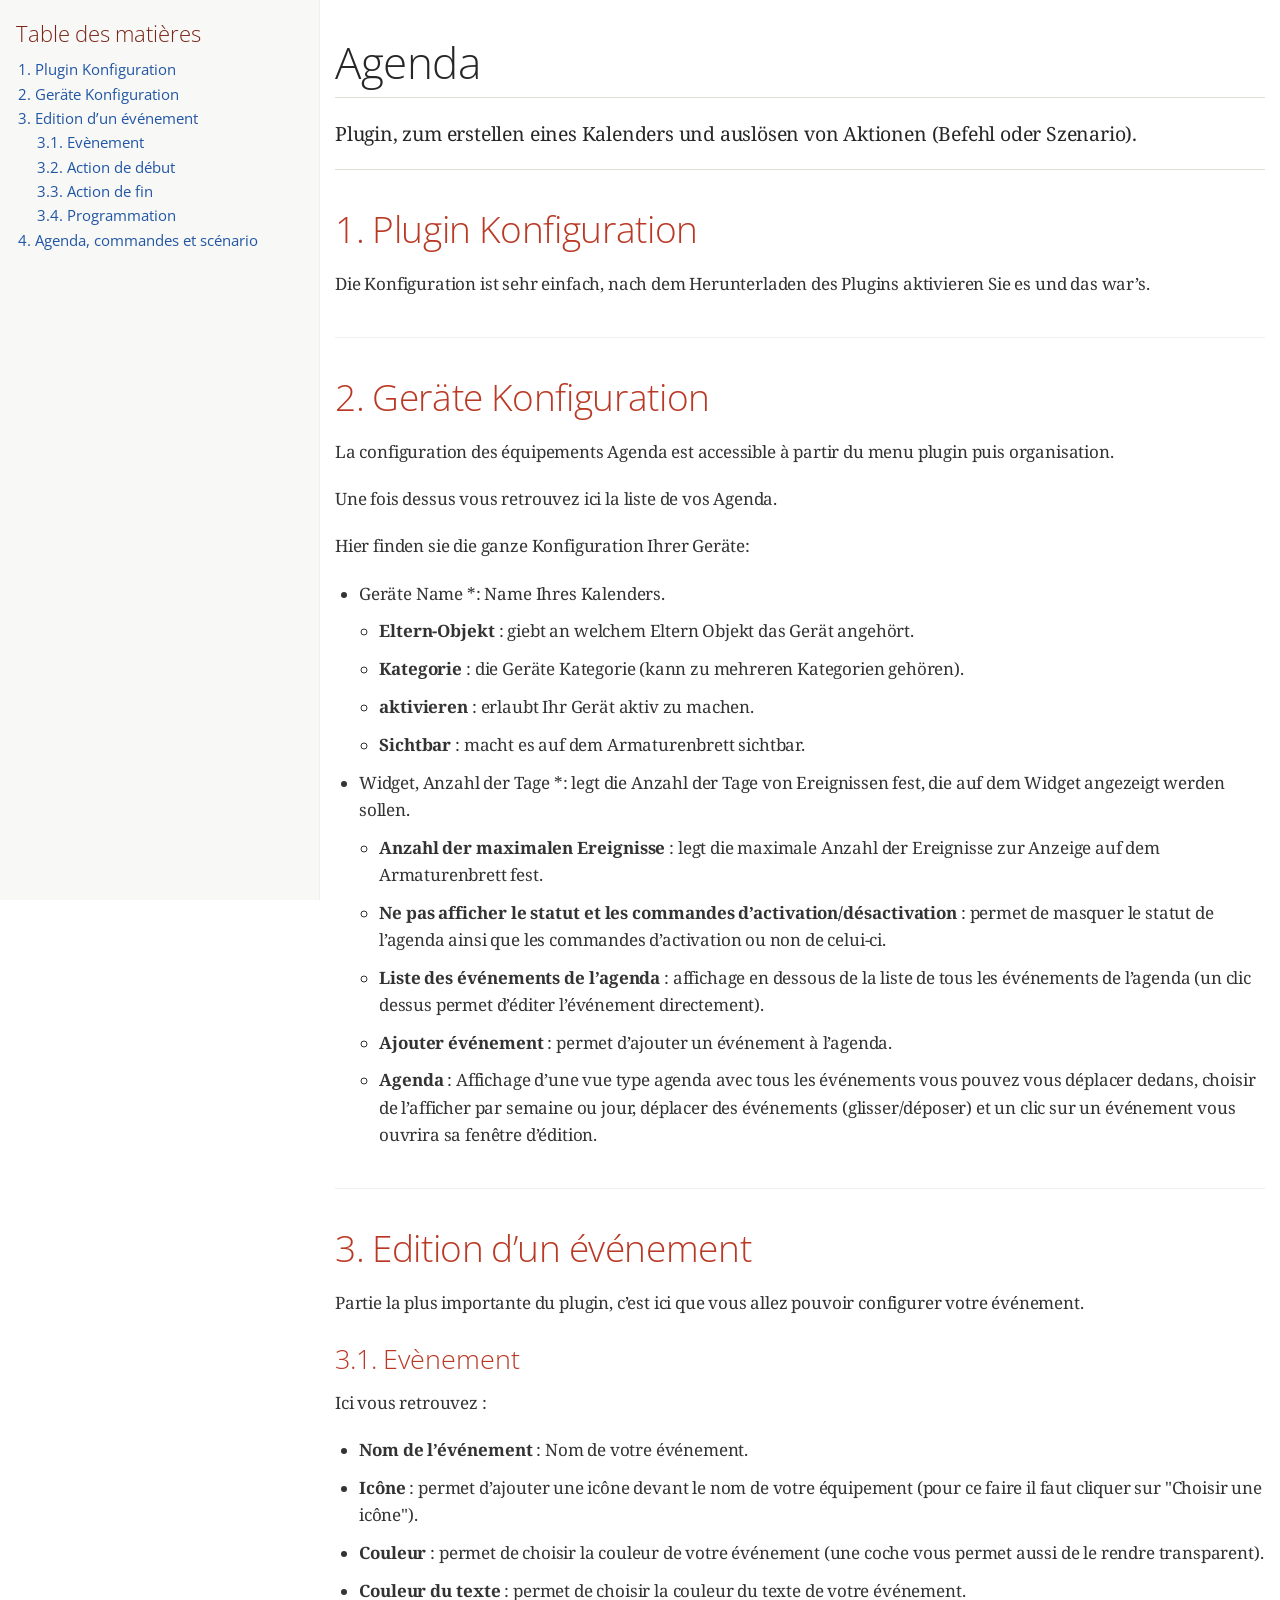
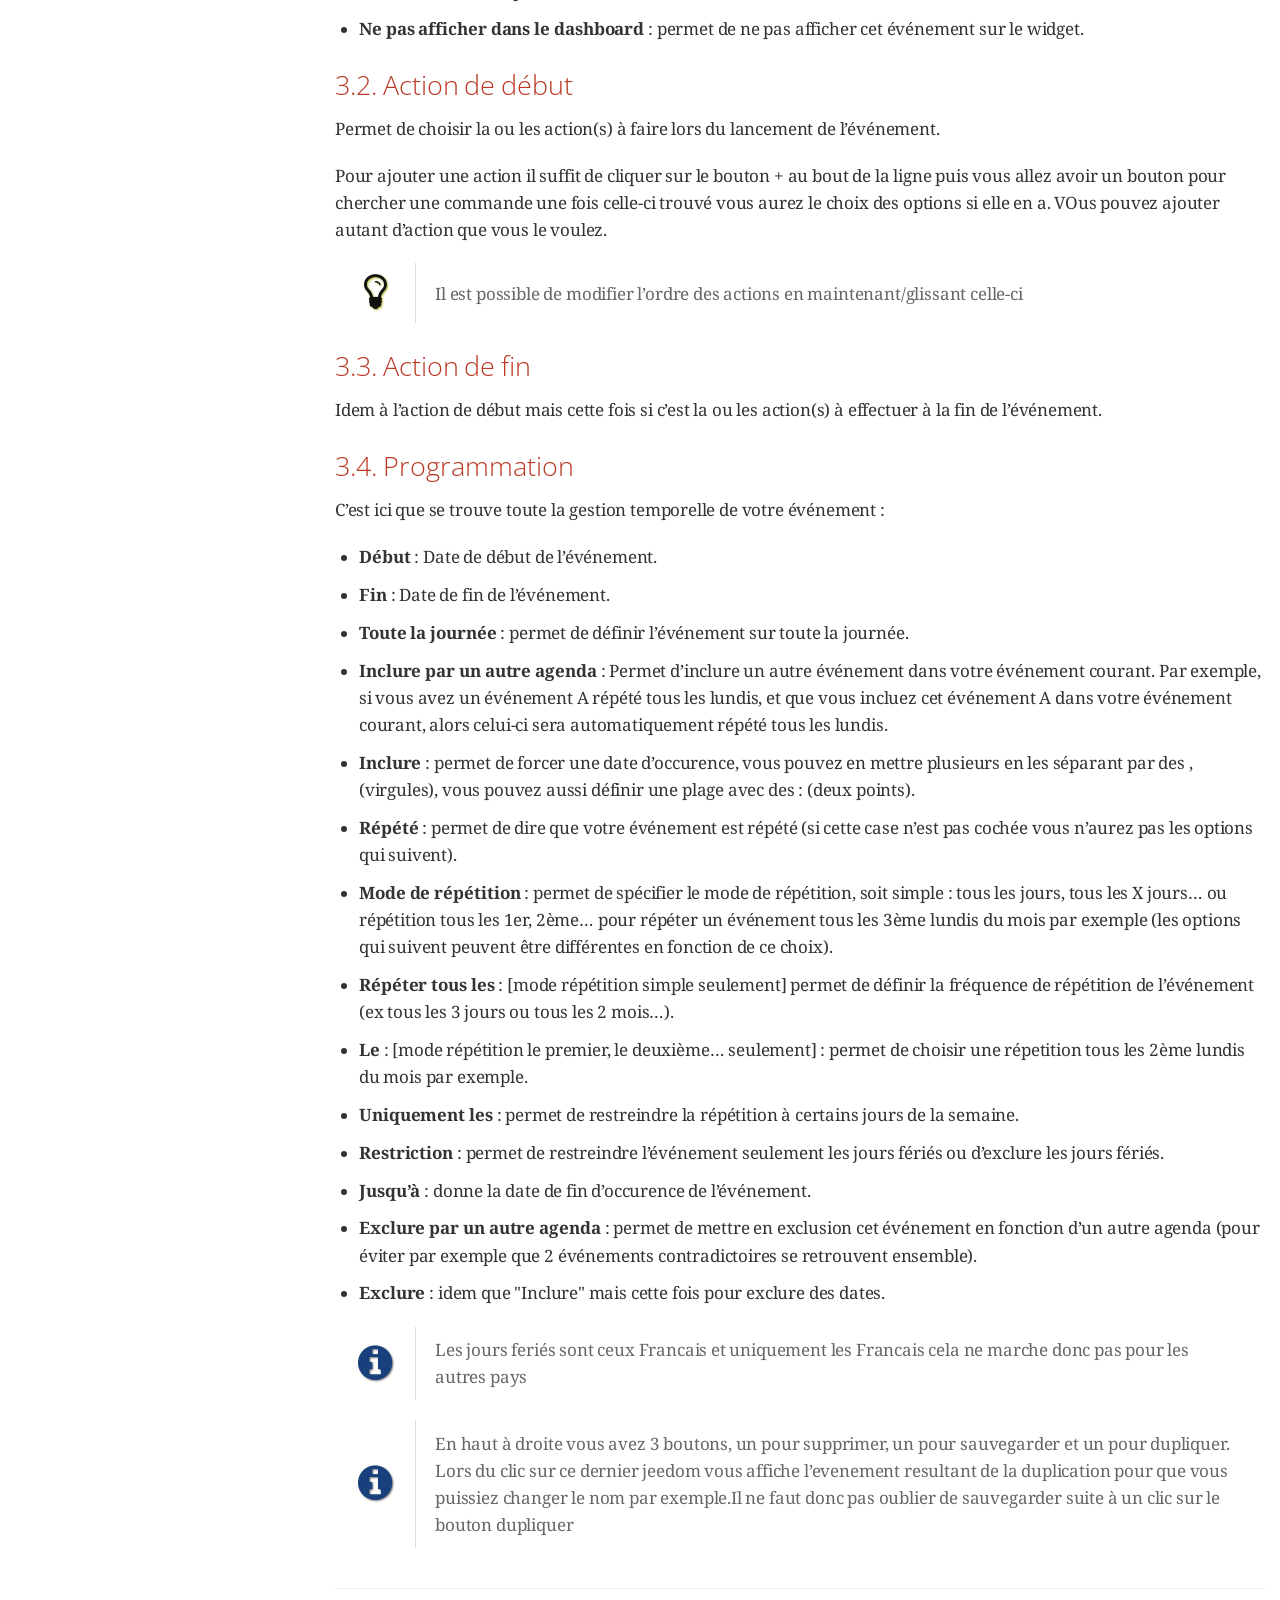
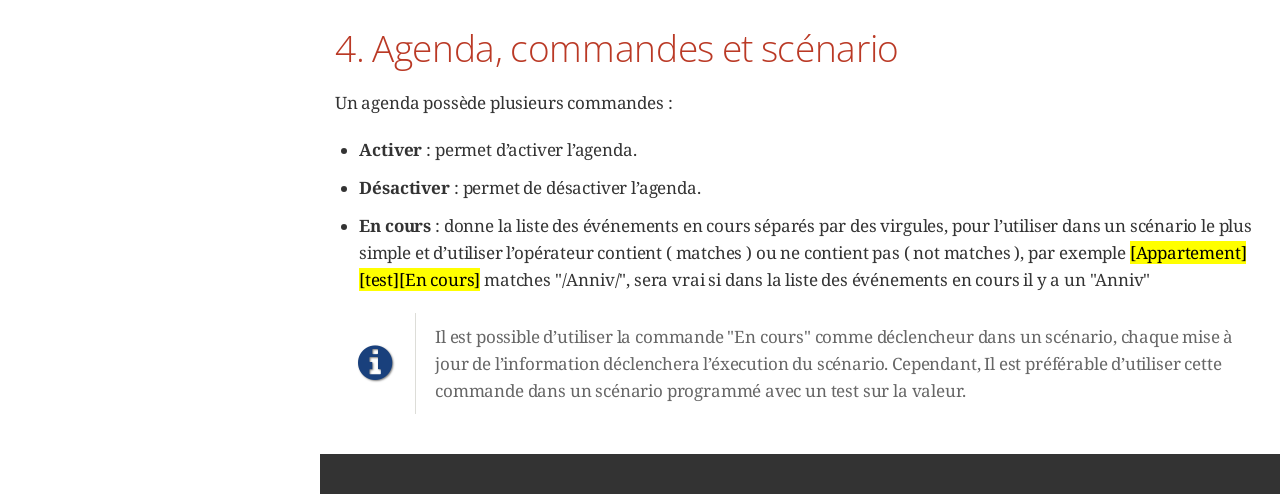
==== commit 7aae19a6: "[ROBOT] Action all" ====
--- a/doc/de_DE/index.html
+++ b/doc/de_DE/index.html
@@ -426,8 +426,7 @@
 <li><a href="#_programmation">3.4. Programmation</a></li>
 </ul>
 </li>
-<li><a href="#_widget">4. Widget</a></li>
-<li><a href="#_agenda_commandes_et_scénario">5. Agenda, commandes et scénario</a></li>
+<li><a href="#_agenda_commandes_et_scénario">4. Agenda, commandes et scénario</a></li>
 </ul>
 </div>
 </div>
@@ -446,39 +445,105 @@
 <div class="paragraph">
 <p>Die Konfiguration ist sehr einfach, nach dem Herunterladen des Plugins aktivieren Sie es und das war&#8217;s.</p>
 </div>
-<div class="imageblock">
-<div class="content">
-<img src="../images/calendar1.PNG" alt="calendar1">
-</div>
-</div>
 </div>
 </div>
 <div class="sect1">
 <h2 id="_geräte_konfiguration">2. Geräte Konfiguration</h2>
 <div class="sectionbody">
 <div class="paragraph">
-<p>Die Konfiguration von Agenda-Geräten ist in dem Plugin-Menü verfügbar :</p>
-</div>
-<div class="imageblock">
-<div class="content">
-<img src="../images/calendar2.PNG" alt="calendar2">
-</div>
-</div>
-<div class="paragraph">
-<p>Das sieht wie die Agenda Plugin-Seite aus(hier bereits mit 1 Gerät) :</p>
-</div>
-<div class="imageblock">
-<div class="content">
-<img src="../images/calendar3.PNG" alt="calendar3">
-</div>
-</div>
-<div class="paragraph">
-<p>Sie finden hier die Liste ihrer Agenda wieder. Fals Sie auf ein Gerät klicken, erhalten Sie :</p>
-</div>
-<div class="imageblock">
-<div class="content">
-<img src="../images/calendar4.PNG" alt="calendar4">
-</div>
+<p>La configuration des équipements Agenda est accessible à partir du menu plugin puis organisation.</p>
+</div>
+<div class="paragraph">
+<p>Une fois dessus vous retrouvez ici la liste de vos Agenda.</p>
+</div>
+<div class="paragraph">
+<p>Hier finden sie die ganze Konfiguration Ihrer Geräte:</p>
+</div>
+<div class="ulist">
+<ul>
+<li>
+<p>Geräte Name *: Name Ihres Kalenders.</p>
+<div class="ulist">
+<ul>
+<li>
+<p><strong>Eltern-Objekt</strong> : giebt an welchem Eltern Objekt das Gerät angehört.</p>
+</li>
+<li>
+<p><strong>Kategorie</strong> : die Geräte Kategorie (kann zu mehreren Kategorien gehören).</p>
+</li>
+<li>
+<p><strong>aktivieren</strong> : erlaubt Ihr Gerät aktiv zu machen.</p>
+</li>
+<li>
+<p><strong>Sichtbar</strong> : macht es auf dem Armaturenbrett sichtbar.</p>
+</li>
+</ul>
+</div>
+</li>
+<li>
+<p>Widget, Anzahl der Tage *: legt die Anzahl der Tage von Ereignissen fest, die auf dem Widget angezeigt werden sollen.</p>
+<div class="ulist">
+<ul>
+<li>
+<p><strong>Anzahl der maximalen Ereignisse</strong> : legt die maximale Anzahl der Ereignisse zur Anzeige auf dem Armaturenbrett fest.</p>
+</li>
+<li>
+<p><strong>Ne pas afficher le statut et les commandes d&#8217;activation/désactivation</strong> : permet de masquer le statut de l&#8217;agenda ainsi que les commandes d&#8217;activation ou non de celui-ci.</p>
+</li>
+<li>
+<p><strong>Liste des événements de l&#8217;agenda</strong> : affichage en dessous de la liste de tous les événements de l&#8217;agenda (un clic dessus permet d&#8217;éditer l&#8217;événement directement).</p>
+</li>
+<li>
+<p><strong>Ajouter événement</strong> : permet d&#8217;ajouter un événement à l&#8217;agenda.</p>
+</li>
+<li>
+<p><strong>Agenda</strong> : Affichage d&#8217;une vue type agenda avec tous les événements vous pouvez vous déplacer dedans, choisir de l&#8217;afficher par semaine ou jour, déplacer des événements (glisser/déposer) et un clic sur un événement vous ouvrira sa fenêtre d&#8217;édition.</p>
+</li>
+</ul>
+</div>
+</li>
+</ul>
+</div>
+</div>
+</div>
+<div class="sect1">
+<h2 id="_edition_d_un_événement">3. Edition d&#8217;un événement</h2>
+<div class="sectionbody">
+<div class="paragraph">
+<p>Partie la plus importante du plugin, c&#8217;est ici que vous allez pouvoir configurer votre événement.</p>
+</div>
+<div class="sect2">
+<h3 id="_evènement">3.1. Evènement</h3>
+<div class="paragraph">
+<p>Ici vous retrouvez :</p>
+</div>
+<div class="ulist">
+<ul>
+<li>
+<p><strong>Nom de l&#8217;événement</strong> : Nom de votre événement.</p>
+</li>
+<li>
+<p><strong>Icône</strong> : permet d&#8217;ajouter une icône devant le nom de votre équipement (pour ce faire il faut cliquer sur "Choisir une icône").</p>
+</li>
+<li>
+<p><strong>Couleur</strong> : permet de choisir la couleur de votre événement (une coche vous permet aussi de le rendre transparent).</p>
+</li>
+<li>
+<p><strong>Couleur du texte</strong> : permet de choisir la couleur du texte de votre événement.</p>
+</li>
+<li>
+<p><strong>Ne pas afficher dans le dashboard</strong> : permet de ne pas afficher cet événement sur le widget.</p>
+</li>
+</ul>
+</div>
+</div>
+<div class="sect2">
+<h3 id="_action_de_début">3.2. Action de début</h3>
+<div class="paragraph">
+<p>Permet de choisir la ou les action(s) à faire lors du lancement de l&#8217;événement.</p>
+</div>
+<div class="paragraph">
+<p>Pour ajouter une action il suffit de cliquer sur le bouton + au bout de la ligne puis vous allez avoir un bouton pour chercher une commande une fois celle-ci trouvé vous aurez le choix des options si elle en a. VOus pouvez ajouter autant d&#8217;action que vous le voulez.</p>
 </div>
 <div class="admonitionblock tip">
 <table>
@@ -487,158 +552,20 @@
 <i class="fa icon-tip" title="Tip"></i>
 </td>
 <td class="content">
-Wie an vielen Stellen in Jeedom kann mit dem Mauszeiger ganz links, ein Menü mit Schnellzugriff aufgerufen werden (Sie können in Ihrem Profil immer sichtbar einstellen).
+Il est possible de modifier l&#8217;ordre des actions en maintenant/glissant celle-ci
 </td>
 </tr>
 </table>
 </div>
-<div class="paragraph">
-<p>Hier finden sie die ganze Konfiguration Ihrer Geräte:</p>
-</div>
-<div class="ulist">
-<ul>
-<li>
-<p>Geräte Name *: Name Ihres Kalenders.</p>
-<div class="ulist">
-<ul>
-<li>
-<p><strong>Eltern-Objekt</strong> : giebt an welchem Eltern Objekt das Gerät angehört.</p>
-</li>
-<li>
-<p><strong>Kategorie</strong> : die Geräte Kategorie (kann zu mehreren Kategorien gehören).</p>
-</li>
-<li>
-<p><strong>aktivieren</strong> : erlaubt Ihr Gerät aktiv zu machen.</p>
-</li>
-<li>
-<p><strong>Sichtbar</strong> : macht es auf dem Armaturenbrett sichtbar.</p>
-</li>
-</ul>
-</div>
-</li>
-<li>
-<p>Widget, Anzahl der Tage *: legt die Anzahl der Tage von Ereignissen fest, die auf dem Widget angezeigt werden sollen.</p>
-<div class="ulist">
-<ul>
-<li>
-<p><strong>Anzahl der maximalen Ereignisse</strong> : legt die maximale Anzahl der Ereignisse zur Anzeige auf dem Armaturenbrett fest.</p>
-</li>
-<li>
-<p><strong>Ne pas afficher le statut et les commandes d&#8217;activation/désactivation</strong> : permet de masquer le statut de l&#8217;agenda ainsi que les commandes d&#8217;activation ou non de celui-ci.</p>
-</li>
-<li>
-<p><strong>Liste des événements de l&#8217;agenda</strong> : affichage en dessous de la liste de tous les événements de l&#8217;agenda (un clic dessus permet d&#8217;éditer l&#8217;événement directement).</p>
-</li>
-<li>
-<p><strong>Ajouter événement</strong> : permet d&#8217;ajouter un événement à l&#8217;agenda.</p>
-</li>
-<li>
-<p><strong>Agenda</strong> : Affichage d&#8217;une vue type agenda avec tous les événements vous pouvez vous déplacer dedans, choisir de l&#8217;afficher par semaine ou jour, déplacer des événements (glisser/déposer) et un clic sur un événement vous ouvrira sa fenêtre d&#8217;édition.</p>
-</li>
-</ul>
-</div>
-</li>
-</ul>
-</div>
-</div>
-</div>
-<div class="sect1">
-<h2 id="_edition_d_un_événement">3. Edition d&#8217;un événement</h2>
-<div class="sectionbody">
-<div class="imageblock">
-<div class="content">
-<img src="../images/calendar5.PNG" alt="calendar5">
-</div>
-</div>
-<div class="paragraph">
-<p>Partie la plus importante du plugin, c&#8217;est ici que vous allez pouvoir configurer votre événement.</p>
-</div>
-<div class="sect2">
-<h3 id="_evènement">3.1. Evènement</h3>
-<div class="imageblock">
-<div class="content">
-<img src="../images/calendar8.PNG" alt="calendar8">
-</div>
-</div>
-<div class="paragraph">
-<p>Ici vous retrouvez :</p>
-</div>
-<div class="ulist">
-<ul>
-<li>
-<p><strong>Nom de l&#8217;événement</strong> : Nom de votre événement.</p>
-</li>
-<li>
-<p><strong>Icône</strong> : permet d&#8217;ajouter une icône devant le nom de votre équipement (pour ce faire il faut cliquer sur "Choisir une icône").</p>
-</li>
-<li>
-<p><strong>Couleur</strong> : permet de choisir la couleur de votre événement (une coche vous permet aussi de le rendre transparent).</p>
-</li>
-<li>
-<p><strong>Couleur du texte</strong> : permet de choisir la couleur du texte de votre événement.</p>
-</li>
-<li>
-<p><strong>Ne pas afficher dans le dashboard</strong> : permet de ne pas afficher cet événement sur le widget.</p>
-</li>
-</ul>
-</div>
-</div>
-<div class="sect2">
-<h3 id="_action_de_début">3.2. Action de début</h3>
-<div class="imageblock">
-<div class="content">
-<img src="../images/calendar9.PNG" alt="calendar9">
-</div>
-</div>
-<div class="paragraph">
-<p>Permet de choisir la ou les action(s) à faire lors du lancement de l&#8217;événement.</p>
-</div>
-<div class="paragraph">
-<p>Pour ajouter une action il suffit de cliquer sur le bouton + au bout de la ligne puis vous allez avoir un bouton pour chercher une commande une fois celle-ci trouvé vous aurez le choix des options si elle en a. VOus pouvez ajouter autant d&#8217;action que vous le voulez.</p>
-</div>
-<div class="admonitionblock tip">
-<table>
-<tr>
-<td class="icon">
-<i class="fa icon-tip" title="Tip"></i>
-</td>
-<td class="content">
-Pour piloter un scénario il suffit d&#8217;écrire "scenario" dans la case puis de cliquer ailleurs et Jeedom fera apparaître les options possibles. Pour changer la valeur d&#8217;une variable il faut écrire "variable"
-</td>
-</tr>
-</table>
-</div>
-<div class="admonitionblock tip">
-<table>
-<tr>
-<td class="icon">
-<i class="fa icon-tip" title="Tip"></i>
-</td>
-<td class="content">
-Il est possible de modifier l&#8217;ordre des actions en maintenant/glissant celle-ci
-</td>
-</tr>
-</table>
-</div>
 </div>
 <div class="sect2">
 <h3 id="_action_de_fin">3.3. Action de fin</h3>
-<div class="imageblock">
-<div class="content">
-<img src="../images/calendar10.PNG" alt="calendar10">
-</div>
-</div>
 <div class="paragraph">
 <p>Idem à l&#8217;action de début mais cette fois si c&#8217;est la ou les action(s) à effectuer à la fin de l&#8217;événement.</p>
 </div>
 </div>
 <div class="sect2">
 <h3 id="_programmation">3.4. Programmation</h3>
-<div class="imageblock">
-<div class="content">
-<img src="../images/calendar6.PNG" alt="calendar6">
-</div>
-</div>
 <div class="paragraph">
 <p>C&#8217;est ici que se trouve toute la gestion temporelle de votre événement :</p>
 </div>
@@ -716,20 +643,7 @@
 </div>
 </div>
 <div class="sect1">
-<h2 id="_widget">4. Widget</h2>
-<div class="sectionbody">
-<div class="imageblock">
-<div class="content">
-<img src="../images/calendar11.PNG" alt="calendar11">
-</div>
-</div>
-<div class="paragraph">
-<p>Voilà à quoi ressemble le widget (en fonction des options il peut changer), vous pouvez activer/désactiver tout l&#8217;agenda et supprimer une occurence d&#8217;un événement à partir de celui-ci.</p>
-</div>
-</div>
-</div>
-<div class="sect1">
-<h2 id="_agenda_commandes_et_scénario">5. Agenda, commandes et scénario</h2>
+<h2 id="_agenda_commandes_et_scénario">4. Agenda, commandes et scénario</h2>
 <div class="sectionbody">
 <div class="paragraph">
 <p>Un agenda possède plusieurs commandes :</p>
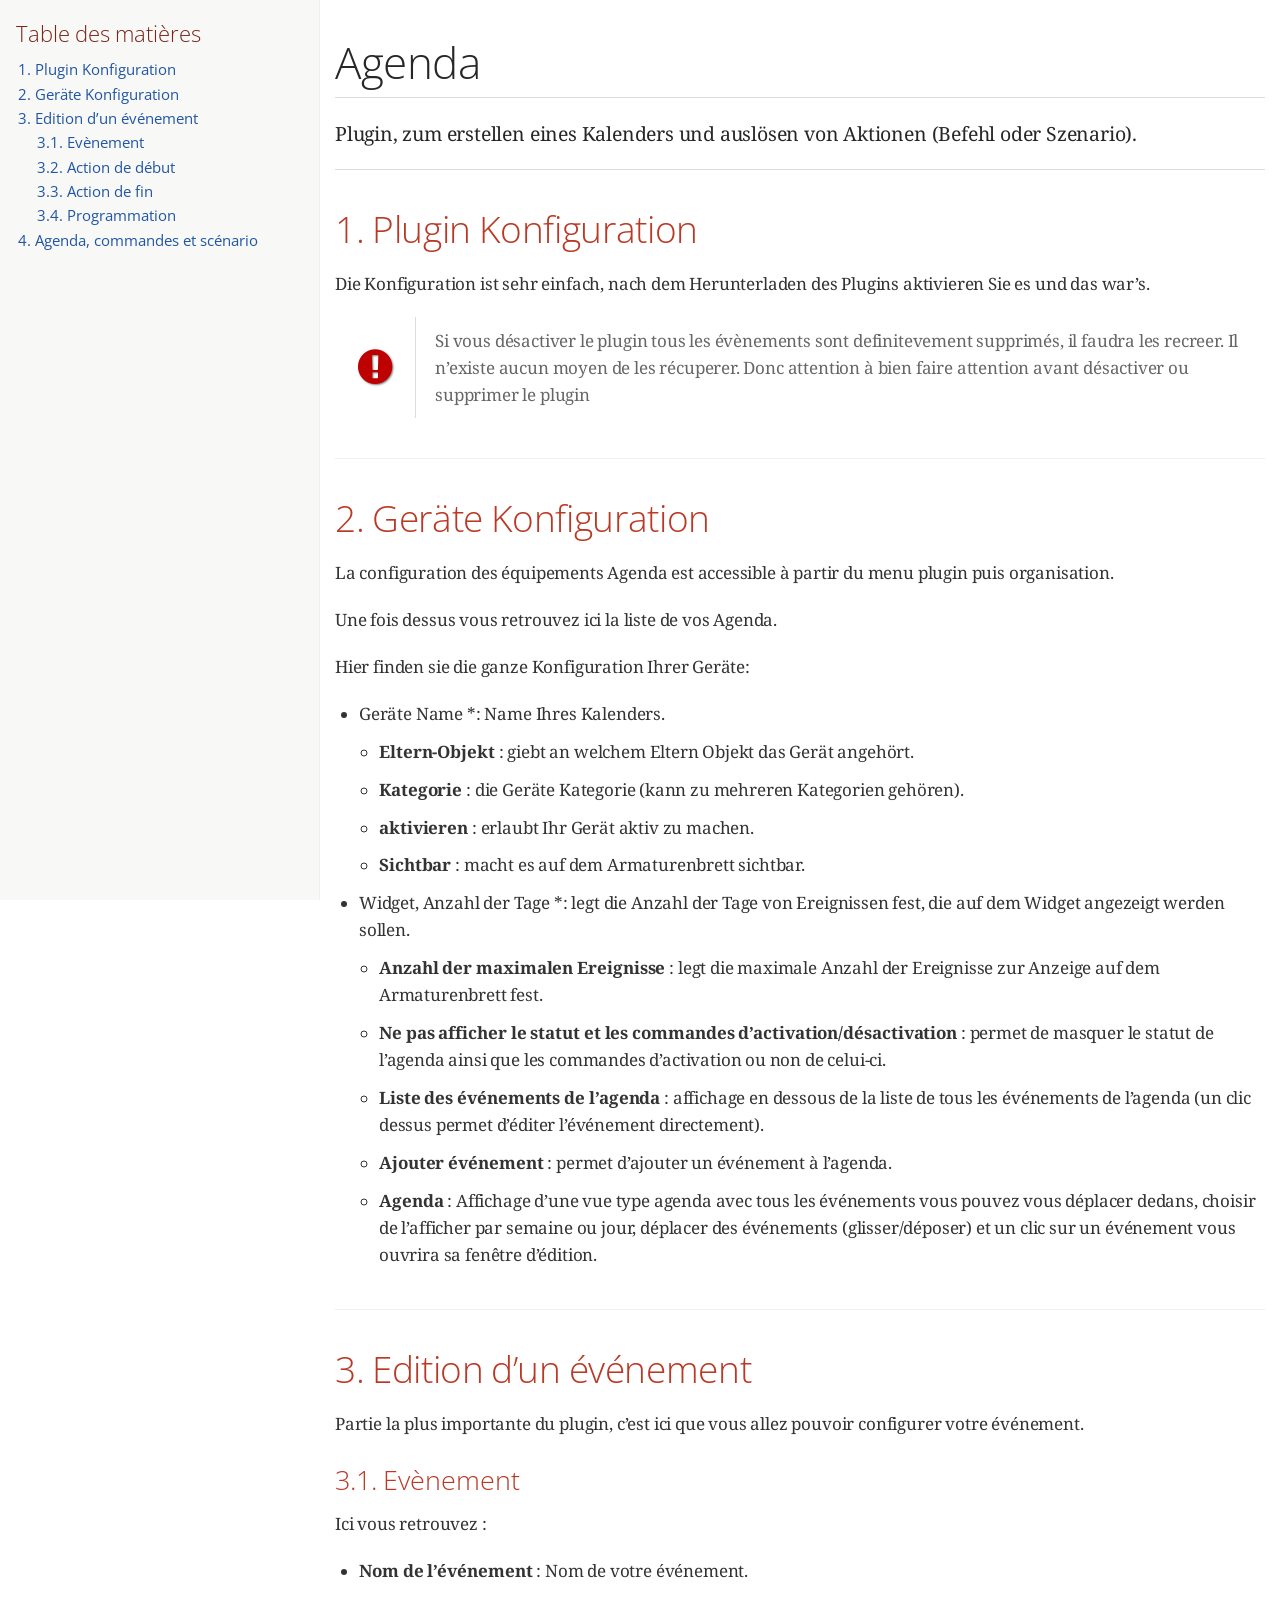
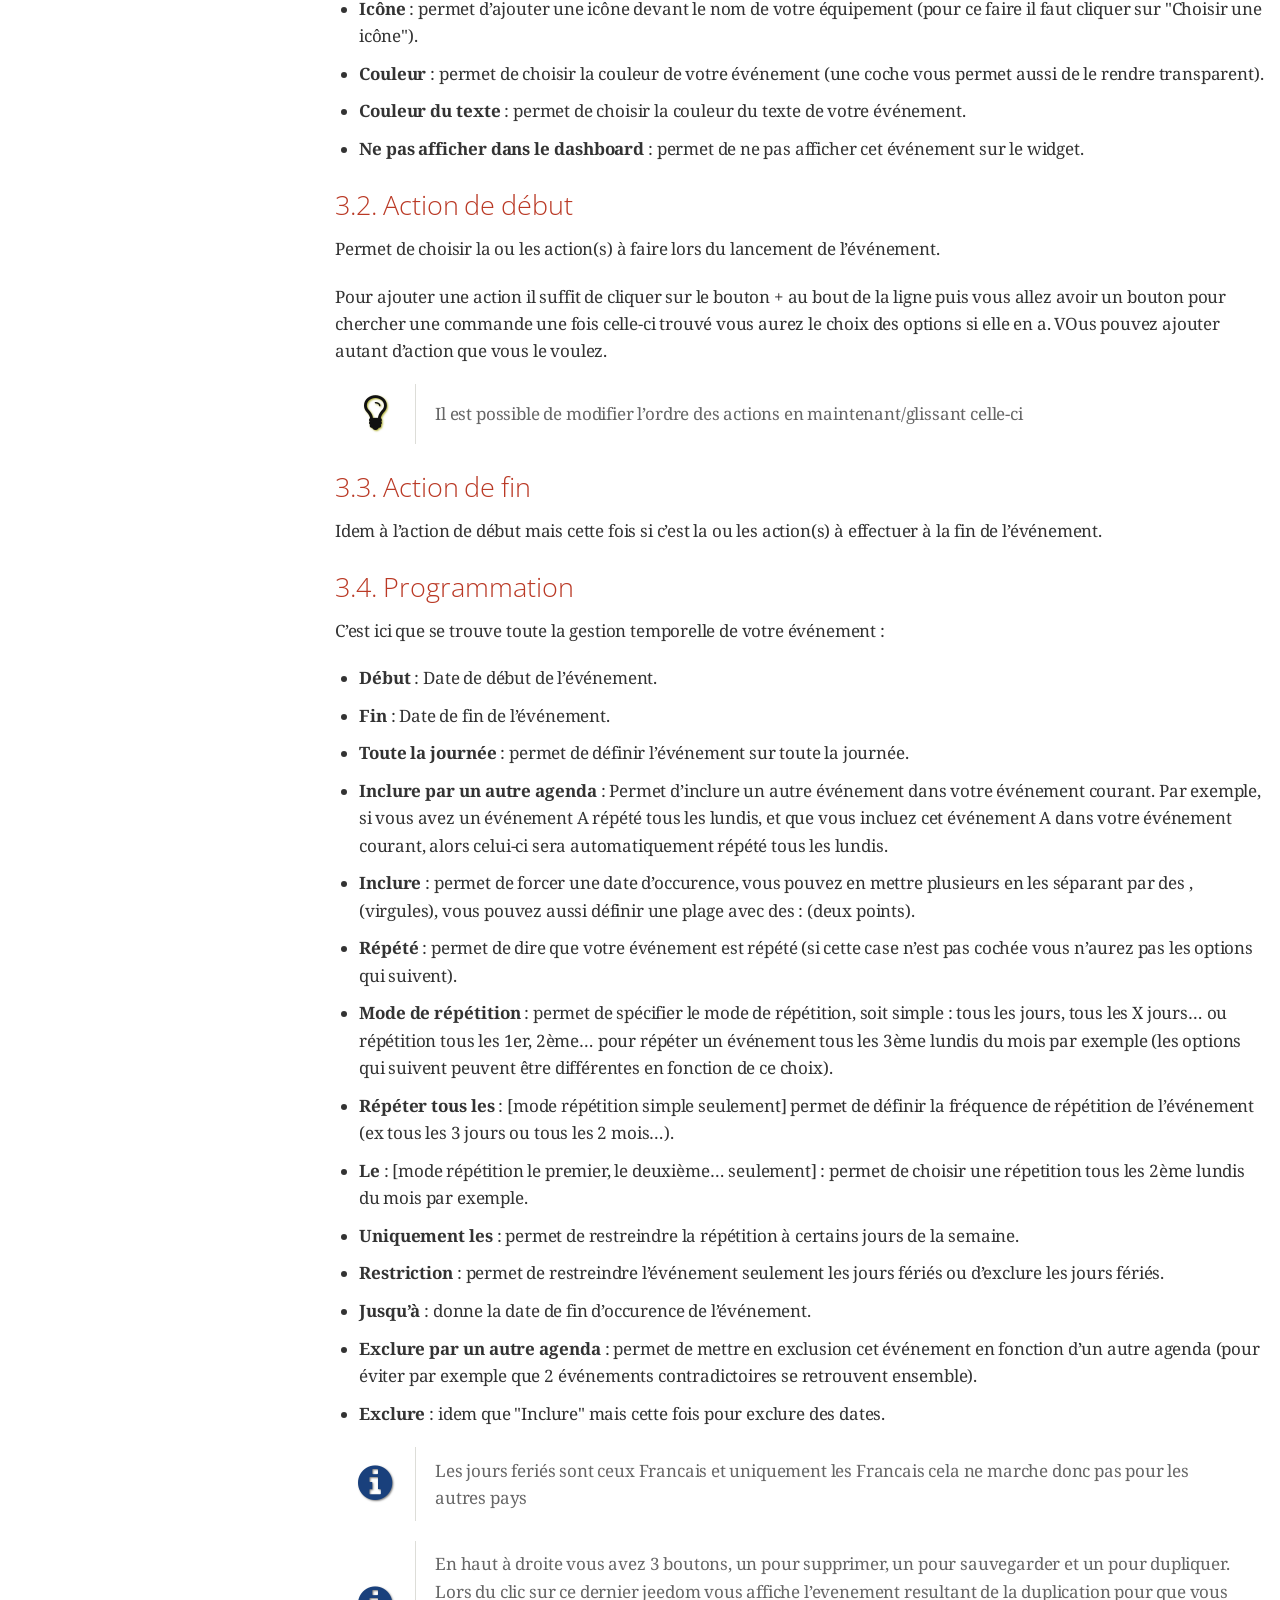
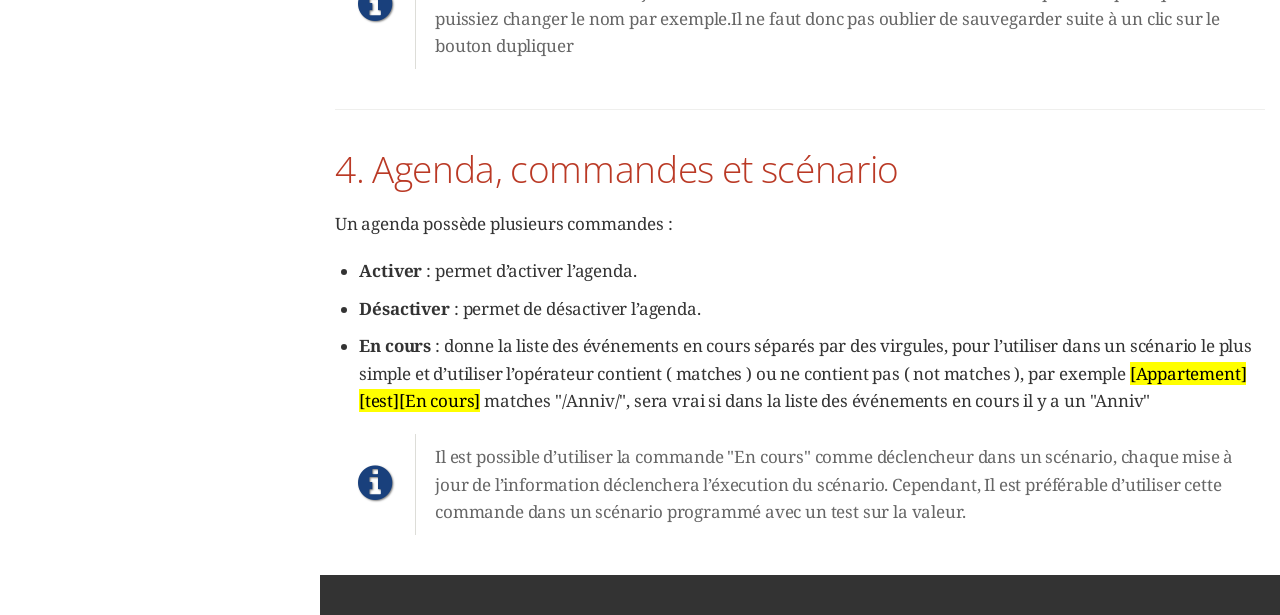
==== commit fb63a01c: "[ROBOT] Action all" ====
--- a/doc/de_DE/index.html
+++ b/doc/de_DE/index.html
@@ -445,6 +445,18 @@
 <div class="paragraph">
 <p>Die Konfiguration ist sehr einfach, nach dem Herunterladen des Plugins aktivieren Sie es und das war&#8217;s.</p>
 </div>
+<div class="admonitionblock important">
+<table>
+<tr>
+<td class="icon">
+<i class="fa icon-important" title="Important"></i>
+</td>
+<td class="content">
+Si vous désactiver le plugin tous les évènements sont definitevement supprimés, il faudra les recreer. Il n&#8217;existe aucun moyen de les récuperer. Donc attention à bien faire attention avant désactiver ou supprimer le plugin
+</td>
+</tr>
+</table>
+</div>
 </div>
 </div>
 <div class="sect1">
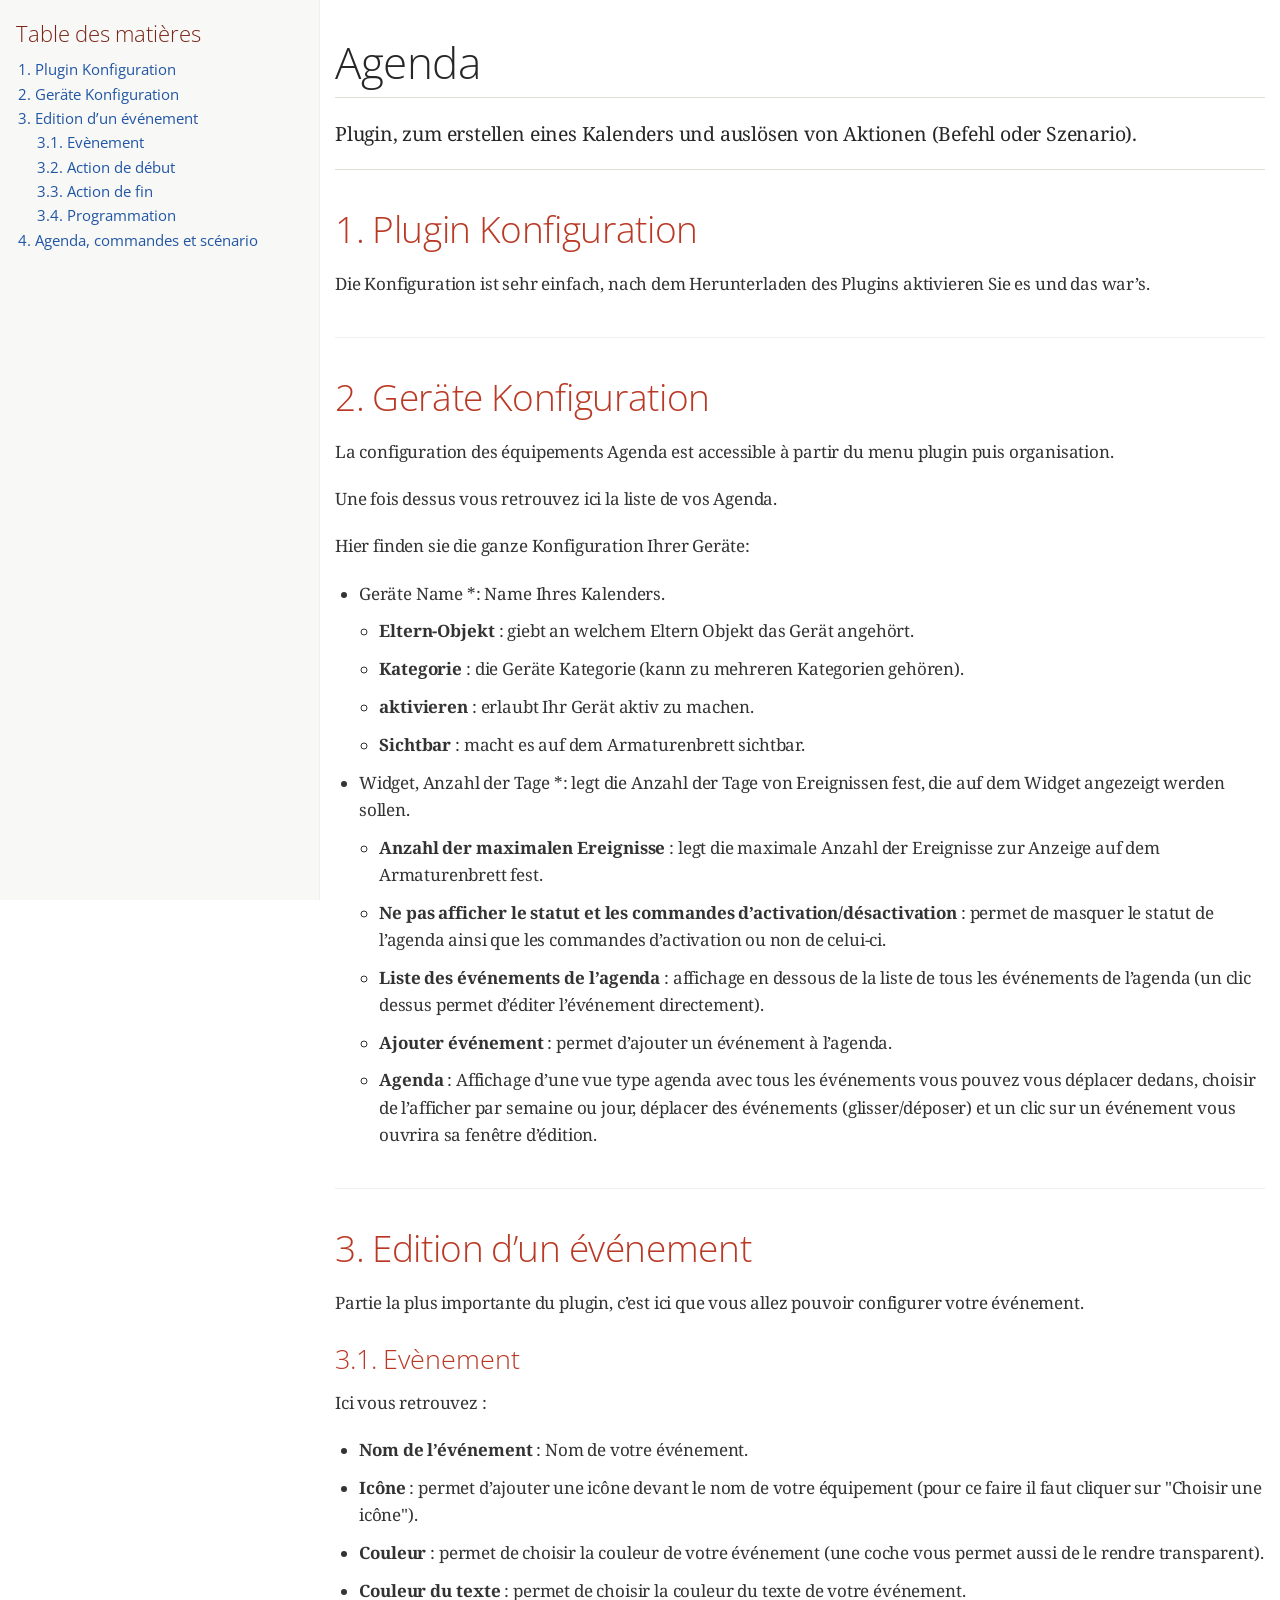
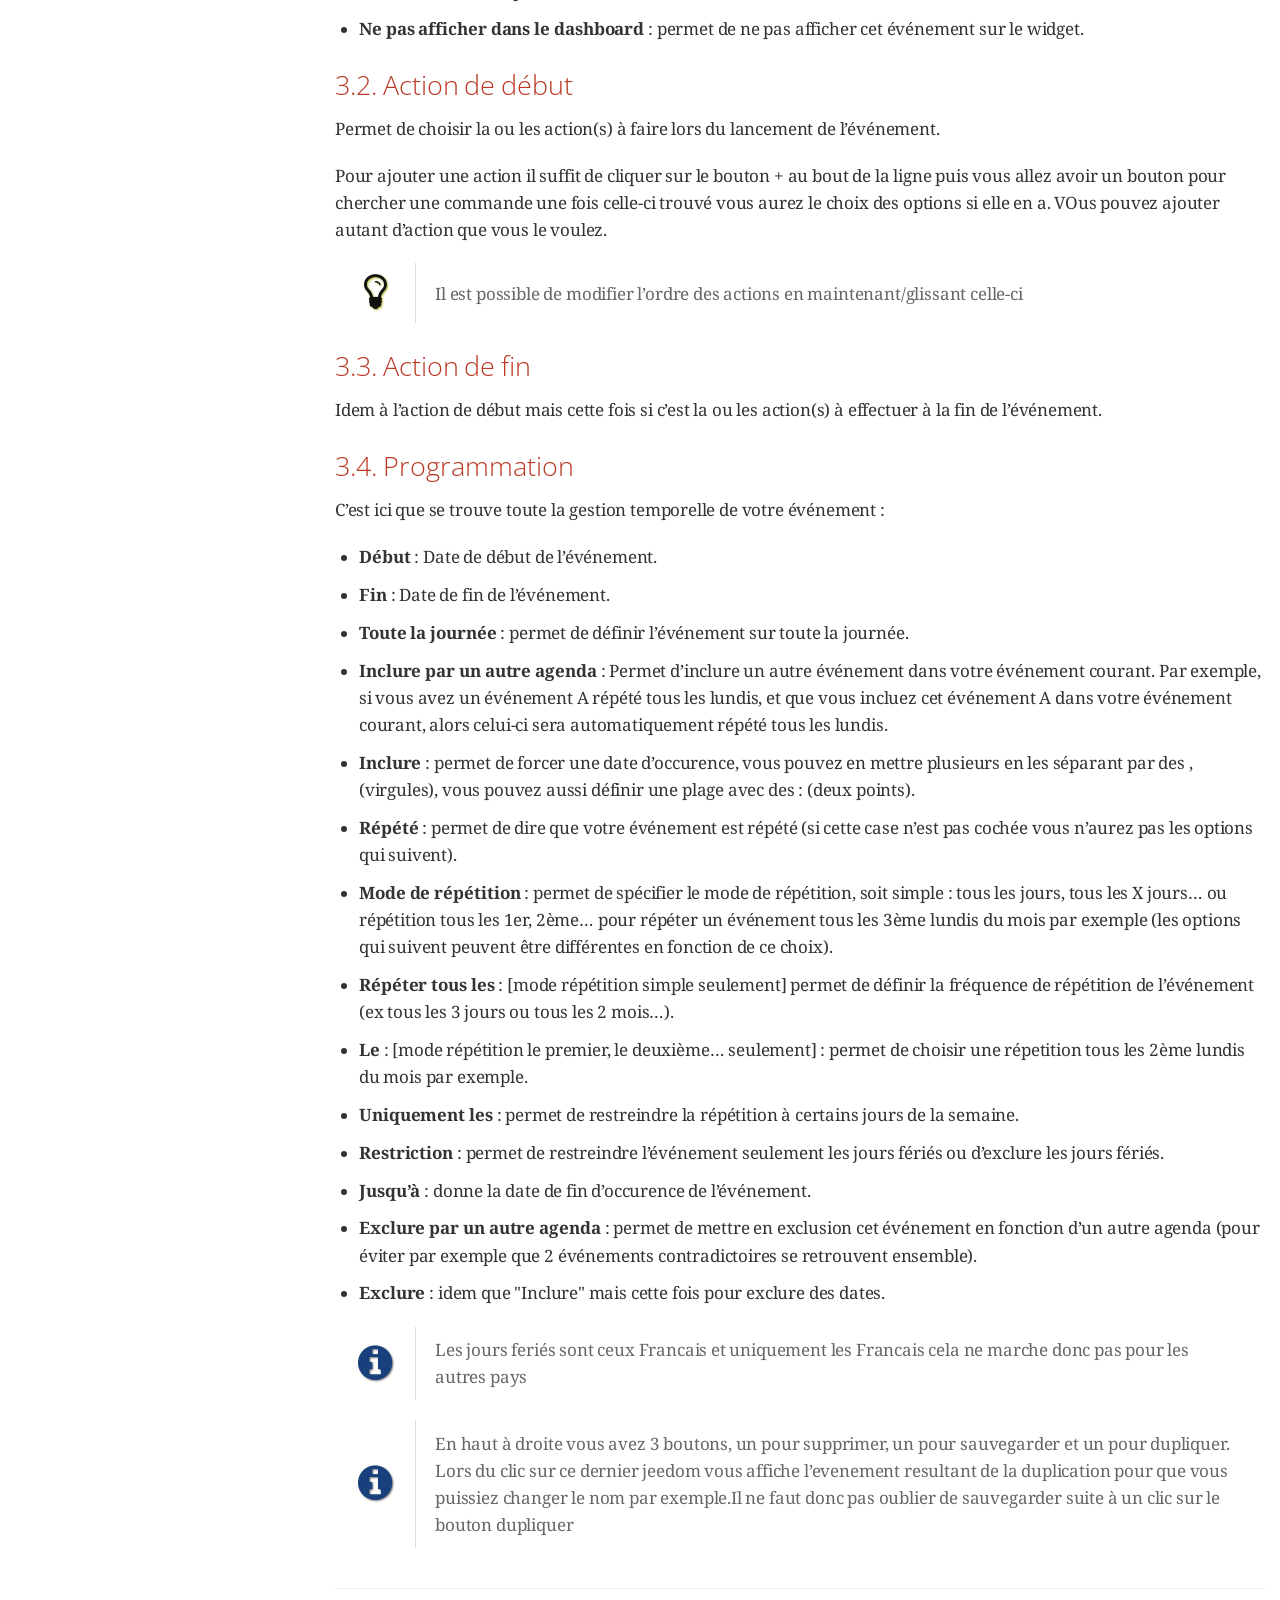
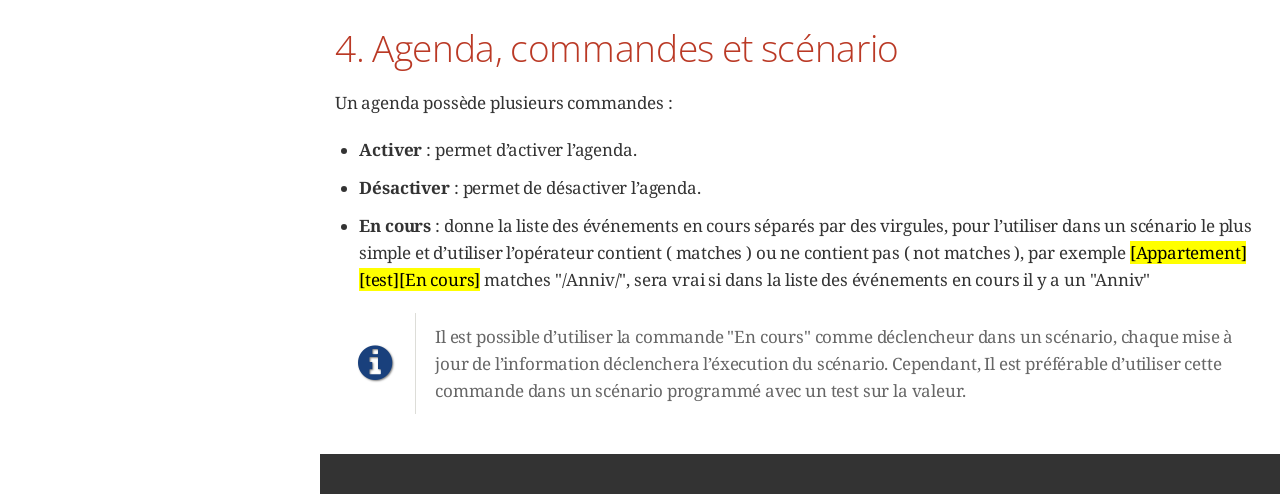
==== commit 01a8e94b: "[ROBOT] Action all" ====
--- a/doc/de_DE/index.html
+++ b/doc/de_DE/index.html
@@ -445,18 +445,6 @@
 <div class="paragraph">
 <p>Die Konfiguration ist sehr einfach, nach dem Herunterladen des Plugins aktivieren Sie es und das war&#8217;s.</p>
 </div>
-<div class="admonitionblock important">
-<table>
-<tr>
-<td class="icon">
-<i class="fa icon-important" title="Important"></i>
-</td>
-<td class="content">
-Si vous désactiver le plugin tous les évènements sont definitevement supprimés, il faudra les recreer. Il n&#8217;existe aucun moyen de les récuperer. Donc attention à bien faire attention avant désactiver ou supprimer le plugin
-</td>
-</tr>
-</table>
-</div>
 </div>
 </div>
 <div class="sect1">
